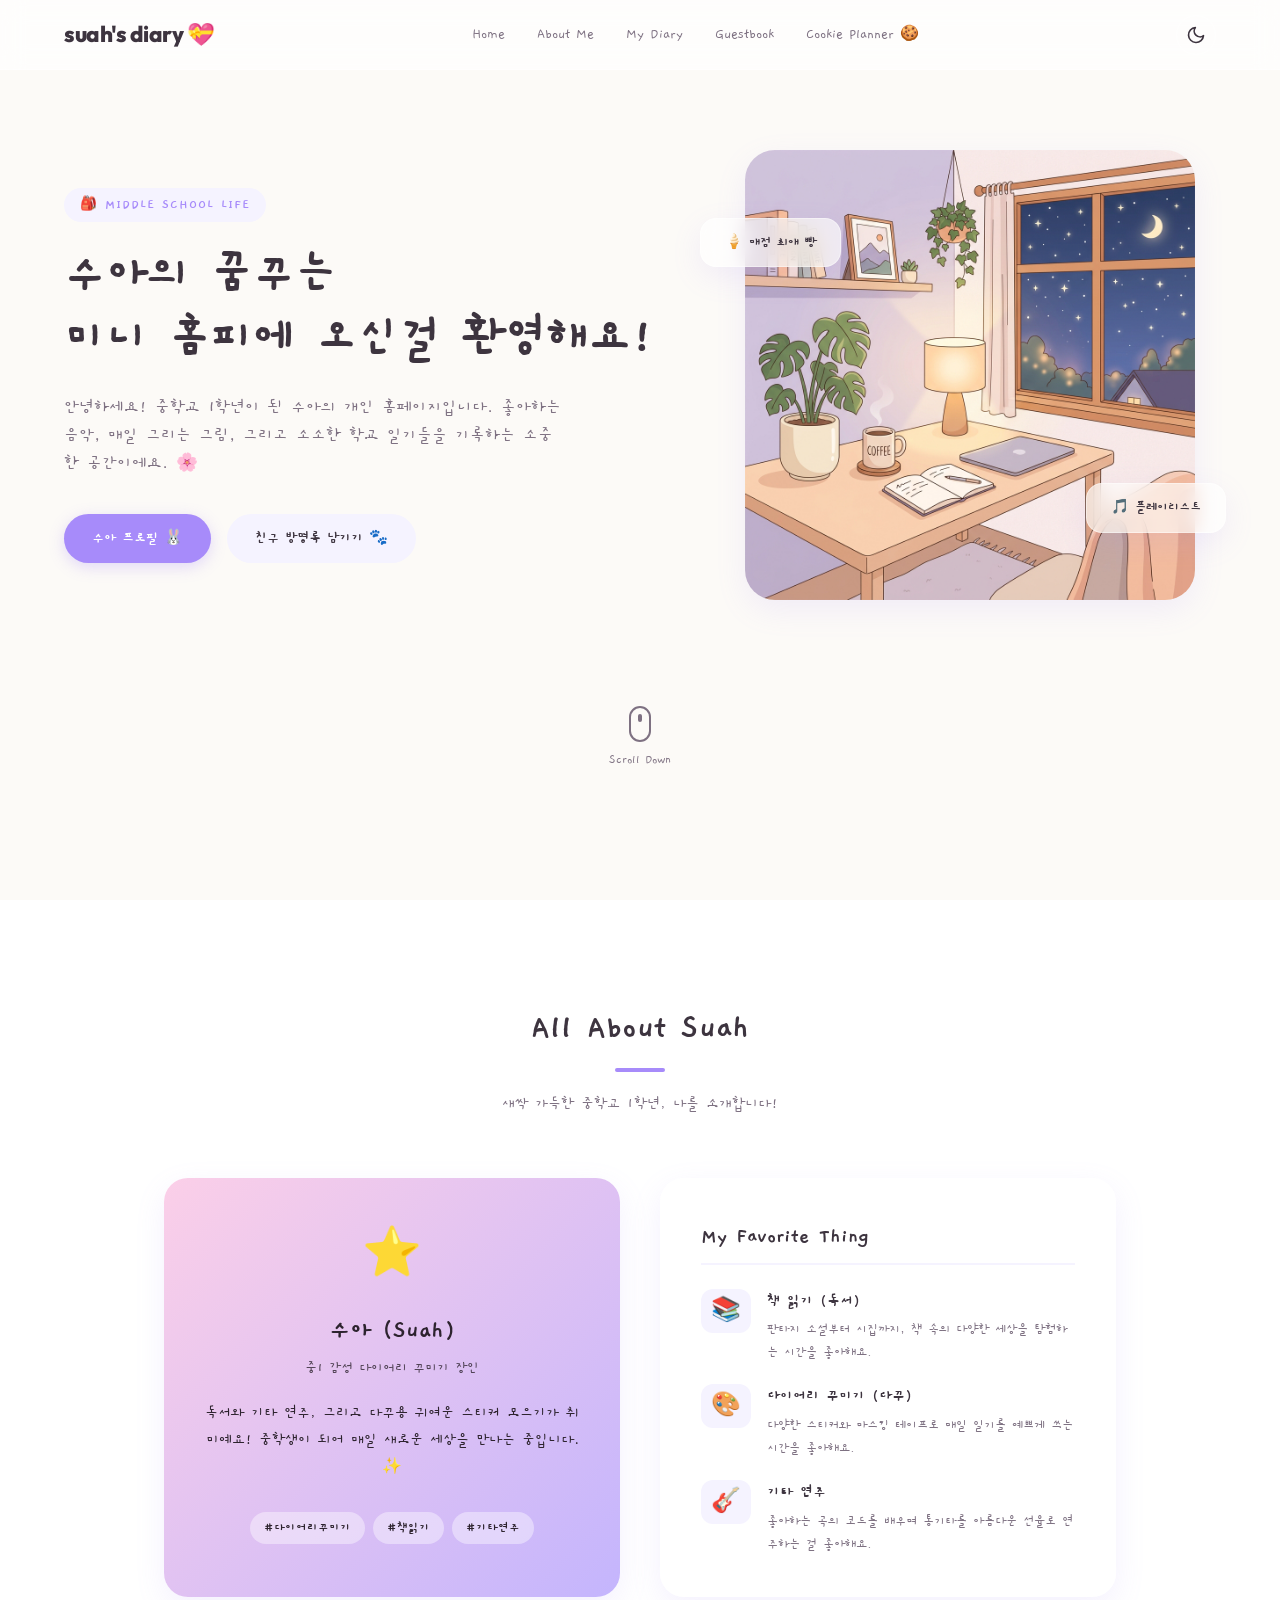
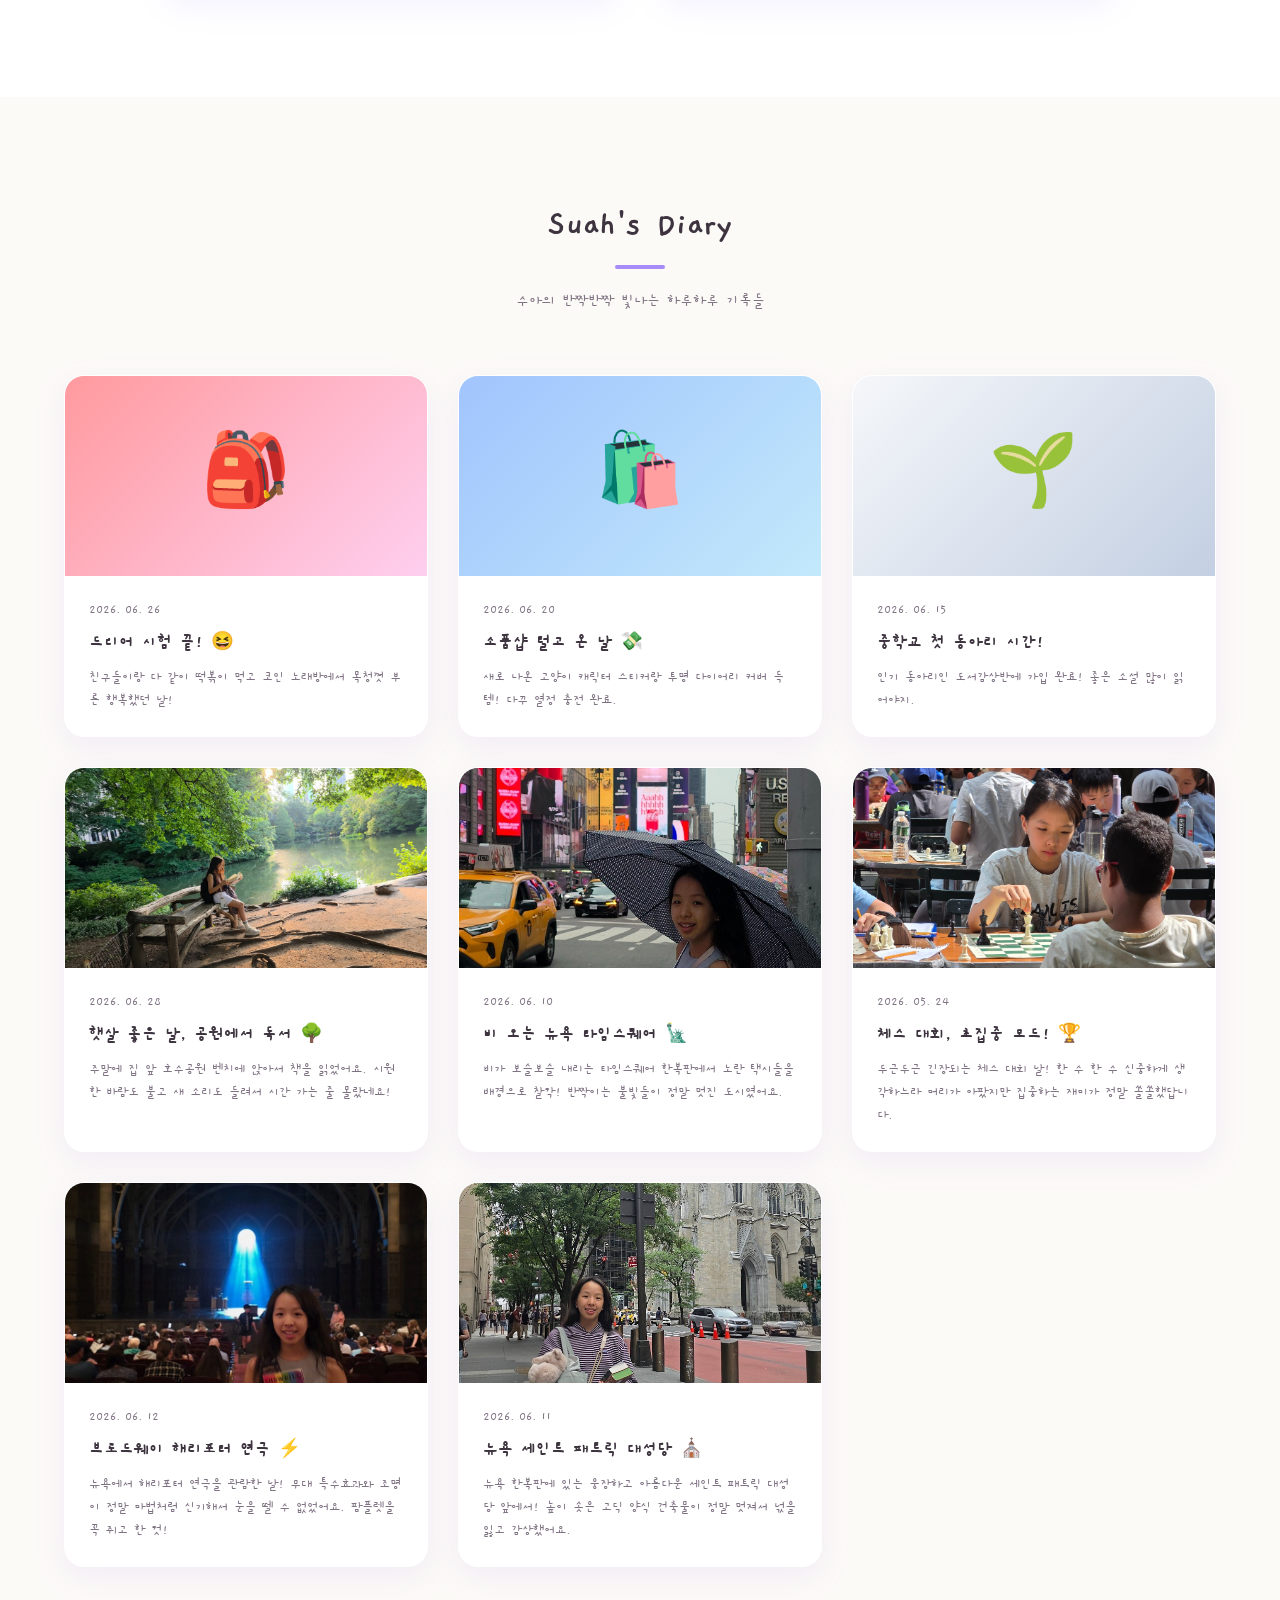
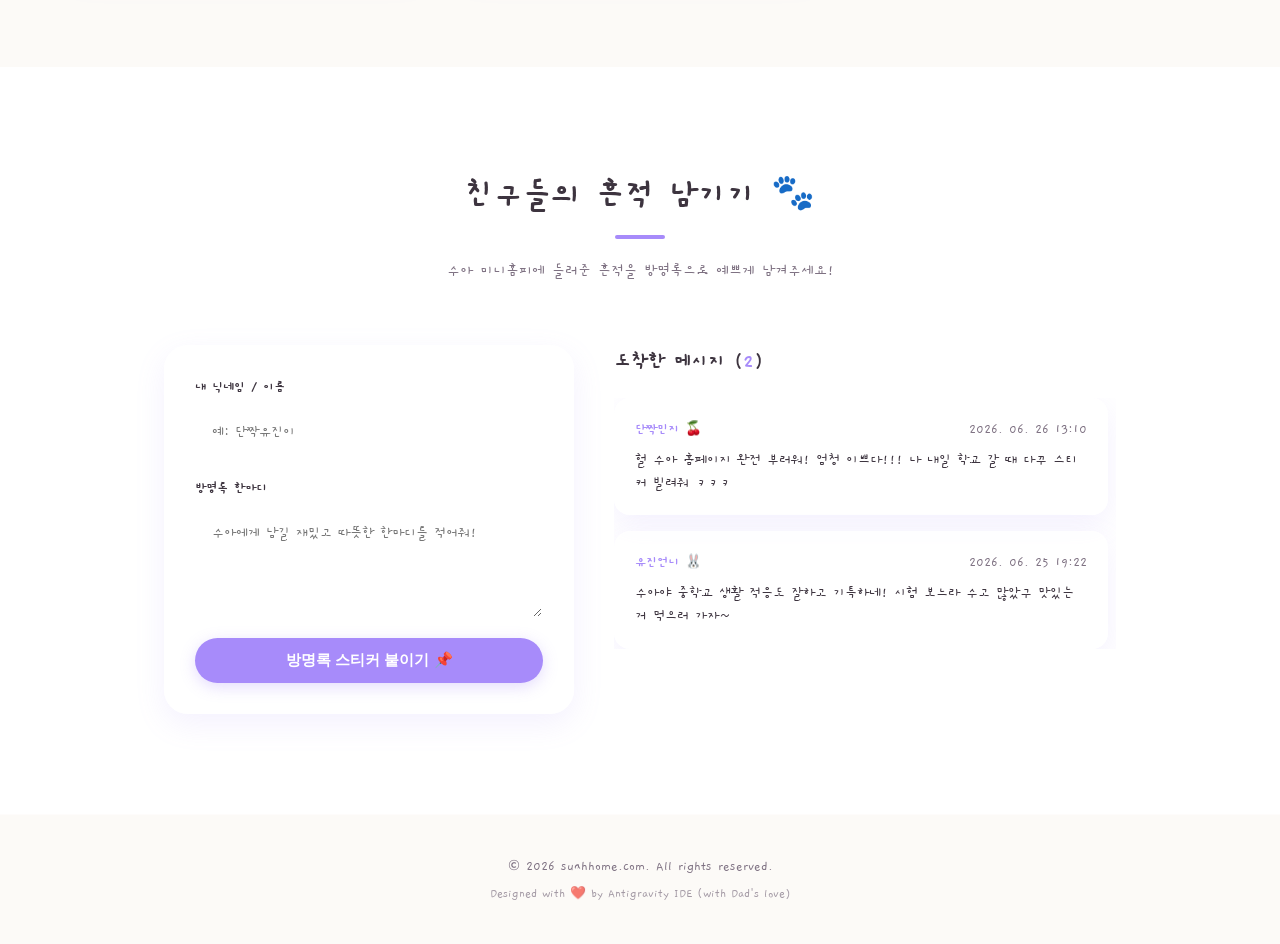
==== index.html @ 8dbc96ea "feat: Update Suah's interests and add new photos (reading, guitar, new york, chess, theatre)" ====
<!DOCTYPE html>
<html lang="ko">
<head>
    <meta charset="UTF-8">
    <meta name="viewport" content="width=device-width, initial-scale=1.0">
    <meta name="description" content="중학교 1학년 수아의 아기자기한 다이어리와 일상 기록이 머무는 공간, 수아홈입니다.">
    <meta name="author" content="수아 (Suah)">
    <title>수아의 다이어리 💖 | suahhome.com</title>
    
    <!-- 구글 폰트 (동글동글하고 귀여운 서체와 깔끔한 서체 조합) -->
    <link rel="preconnect" href="https://fonts.googleapis.com">
    <link rel="preconnect" href="https://fonts.gstatic.com" crossorigin>
    <link href="https://fonts.googleapis.com/css2?family=Gaegu:wght@400;700&family=Noto+Sans+KR:wght@300;400;500;700&family=Outfit:wght@300;400;600;800&display=swap" rel="stylesheet">
    
    <!-- 홈페이지 탭에 보일 귀여운 파비콘 아이콘 추가 -->
    <link rel="icon" href="images/favicon.png" type="image/png">
    
    <!-- 우리 스타일시트 -->
    <link rel="stylesheet" href="style.css">
</head>
<body>
    <!-- 상단 네비게이션 바 -->
    <header class="navbar">
        <div class="nav-container">
            <a href="#" class="logo">suah's diary<span class="heart">💝</span></a>
            
            <nav class="nav-menu">
                <a href="#home" class="nav-link">Home</a>
                <a href="#about" class="nav-link">About Me</a>
                <a href="#gallery" class="nav-link">My Diary</a>
                <a href="#guestbook" class="nav-link">Guestbook</a>
                <a href="cookie-planner.html" target="_blank" class="nav-link">Cookie Planner 🍪</a>
            </nav>
            
            <!-- 테마 전환 버튼 (다크모드) -->
            <button id="theme-toggle" class="theme-btn" aria-label="테마 전환">
                <svg class="icon-moon" xmlns="http://www.w3.org/2000/svg" viewBox="0 0 24 24" fill="none" stroke="currentColor" stroke-width="2" stroke-linecap="round" stroke-linejoin="round"><path d="M21 12.79A9 9 0 1 1 11.21 3 7 7 0 0 0 21 12.79z"></path></svg>
                <svg class="icon-sun" xmlns="http://www.w3.org/2000/svg" viewBox="0 0 24 24" fill="none" stroke="currentColor" stroke-width="2" stroke-linecap="round" stroke-linejoin="round"><circle cx="12" cy="12" r="5"></circle><line x1="12" y1="1" x2="12" y2="3"></line><line x1="12" y1="21" x2="12" y2="23"></line><line x1="4.22" y1="4.22" x2="5.64" y2="5.64"></line><line x1="18.36" y1="18.36" x2="19.78" y2="19.78"></line><line x1="1" y1="12" x2="3" y2="12"></line><line x1="21" y1="12" x2="23" y2="12"></line><line x1="4.22" y1="19.78" x2="5.64" y2="18.36"></line><line x1="18.36" y1="5.64" x2="19.78" y2="4.22"></line></svg>
            </button>
        </div>
    </header>

    <main>
        <!-- 1. 대문 화면 (Home Section) -->
        <section id="home" class="hero-section">
            <div class="hero-container">
                <div class="hero-text">
                    <span class="badge">🎒 Middle School Life</span>
                    <h1>수아의 꿈꾸는<br>미니 홈피에 오신걸 환영해요!</h1>
                    <p>안녕하세요! 중학교 1학년이 된 수아의 개인 홈페이지입니다. 좋아하는 음악, 매일 그리는 그림, 그리고 소소한 학교 일기들을 기록하는 소중한 공간이에요. 🌸</p>
                    <div class="hero-buttons">
                        <a href="#about" class="btn btn-primary">수아 프로필 🐰</a>
                        <a href="#guestbook" class="btn btn-secondary">친구 방명록 남기기 🐾</a>
                    </div>
                </div>
                <div class="hero-image-wrapper">
                    <img src="images/hero.png" alt="수아의 다이어리 일러스트" class="hero-image">
                    <div class="deco-card card-1">🍦 매점 최애 빵</div>
                    <div class="deco-card card-2">🎵 플레이리스트</div>
                </div>
            </div>
            <div class="scroll-indicator">
                <div class="mouse">
                    <div class="wheel"></div>
                </div>
                <span>Scroll Down</span>
            </div>
        </section>

        <!-- 2. 프로필 화면 (About Section) -->
        <section id="about" class="about-section">
            <div class="section-title">
                <h2>All About Suah</h2>
                <div class="title-bar"></div>
                <p>새싹 가득한 중학교 1학년, 나를 소개합니다!</p>
            </div>
            
            <div class="about-grid">
                <!-- 프로필 카드 -->
                <div class="about-card profile-card">
                    <div class="profile-avatar">⭐</div>
                    <h3>수아 (Suah)</h3>
                    <p class="role">중1 감성 다이어리 꾸미기 장인</p>
                    <p class="bio">독서와 기타 연주, 그리고 다꾸용 귀여운 스티커 모으기가 취미예요! 중학생이 되어 매일 새로운 세상을 만나는 중입니다. ✨</p>
                    
                    <div class="tag-container">
                        <span class="tag">#다이어리꾸미기</span>
                        <span class="tag">#책읽기</span>
                        <span class="tag">#기타연주</span>
                    </div>
                </div>

                <!-- 좋아하는 것들 카드 -->
                <div class="about-card info-card">
                    <h3>My Favorite Thing</h3>
                    <ul class="favorites-list">
                        <li>
                            <span class="fav-icon">📚</span>
                            <div>
                                <strong>책 읽기 (독서)</strong>
                                <p>판타지 소설부터 시집까지, 책 속의 다양한 세상을 탐험하는 시간을 좋아해요.</p>
                            </div>
                        </li>
                        <li>
                            <span class="fav-icon">🎨</span>
                            <div>
                                <strong>다이어리 꾸미기 (다꾸)</strong>
                                <p>다양한 스티커와 마스킹 테이프로 매일 일기를 예쁘게 쓰는 시간을 좋아해요.</p>
                            </div>
                        </li>
                        <li>
                            <span class="fav-icon">🎸</span>
                            <div>
                                <strong>기타 연주</strong>
                                <p>좋아하는 곡의 코드를 배우며 통기타를 아름다운 선율로 연주하는 걸 좋아해요.</p>
                            </div>
                        </li>
                    </ul>
                </div>
            </div>
        </section>

        <!-- 3. 일기장/갤러리 화면 (Gallery Section) -->
        <section id="gallery" class="gallery-section">
            <div class="section-title">
                <h2>Suah's Diary</h2>
                <div class="title-bar"></div>
                <p>수아의 반짝반짝 빛나는 하루하루 기록들</p>
            </div>

            <div class="gallery-grid">
                <!-- 다이어리 카드 1 -->
                <div class="gallery-item">
                    <div class="gallery-emoji-placeholder" style="background: linear-gradient(135deg, #ff9a9e 0%, #fecfef 100%);">
                        <span>🎒</span>
                    </div>
                    <div class="gallery-info">
                        <span class="date">2026. 06. 26</span>
                        <h4>드디어 시험 끝! 😆</h4>
                        <p>친구들이랑 다 같이 떡볶이 먹고 코인 노래방에서 목청껏 부른 행복했던 날!</p>
                    </div>
                </div>

                <!-- 다이어리 카드 2 -->
                <div class="gallery-item">
                    <div class="gallery-emoji-placeholder" style="background: linear-gradient(135deg, #a1c4fd 0%, #c2e9fb 100%);">
                        <span>🛍️</span>
                    </div>
                    <div class="gallery-info">
                        <span class="date">2026. 06. 20</span>
                        <h4>소품샵 털고 온 날 💸</h4>
                        <p>새로 나온 고양이 캐릭터 스티커랑 투명 다이어리 커버 득템! 다꾸 열정 충전 완료.</p>
                    </div>
                </div>

                <!-- 다이어리 카드 3 -->
                <div class="gallery-item">
                    <div class="gallery-emoji-placeholder" style="background: linear-gradient(135deg, #f5f7fa 0%, #c3cfe2 100%);">
                        <span>🌱</span>
                    </div>
                    <div class="gallery-info">
                        <span class="date">2026. 06. 15</span>
                        <h4>중학교 첫 동아리 시간!</h4>
                        <p>인기 동아리인 도서감상반에 가입 완료! 좋은 소설 많이 읽어야지.</p>
                    </div>
                </div>

                <!-- 다이어리 카드 4 (수아 공원 독서 사진) -->
                <div class="gallery-item">
                    <div class="gallery-image-wrapper">
                        <img src="images/read_in_park.jpg" alt="공원에서 책 읽는 수아" class="gallery-img">
                    </div>
                    <div class="gallery-info">
                        <span class="date">2026. 06. 28</span>
                        <h4>햇살 좋은 날, 공원에서 독서 🌳</h4>
                        <p>주말에 집 앞 호수공원 벤치에 앉아서 책을 읽었어요. 시원한 바람도 불고 새 소리도 들려서 시간 가는 줄 몰랐네요!</p>
                    </div>
                </div>

                <!-- 다이어리 카드 5 (뉴욕 타임스퀘어 사진) -->
                <div class="gallery-item">
                    <div class="gallery-image-wrapper">
                        <img src="images/newyork_1.jpg" alt="뉴욕 타임스퀘어의 수아" class="gallery-img">
                    </div>
                    <div class="gallery-info">
                        <span class="date">2026. 06. 10</span>
                        <h4>비 오는 뉴욕 타임스퀘어 🗽</h4>
                        <p>비가 보슬보슬 내리는 타임스퀘어 한복판에서 노란 택시들을 배경으로 찰칵! 반짝이는 불빛들이 정말 멋진 도시였어요.</p>
                    </div>
                </div>

                <!-- 다이어리 카드 6 (체스 대회 사진) -->
                <div class="gallery-item">
                    <div class="gallery-image-wrapper">
                        <img src="images/chess_3.jpg" alt="체스 대회에 참가한 수아" class="gallery-img">
                    </div>
                    <div class="gallery-info">
                        <span class="date">2026. 05. 24</span>
                        <h4>체스 대회, 초집중 모드! 🏆</h4>
                        <p>두근두근 긴장되는 체스 대회 날! 한 수 한 수 신중하게 생각하느라 머리가 아팠지만 집중하는 재미가 정말 쏠쏠했답니다.</p>
                    </div>
                </div>

                <!-- 다이어리 카드 7 (해리포터 연극 사진) -->
                <div class="gallery-item">
                    <div class="gallery-image-wrapper">
                        <img src="images/harrypotter_1.jpg" alt="해리포터 연극을 관람한 수아" class="gallery-img">
                    </div>
                    <div class="gallery-info">
                        <span class="date">2026. 06. 12</span>
                        <h4>브로드웨이 해리포터 연극 ⚡</h4>
                        <p>뉴욕에서 해리포터 연극을 관람한 날! 무대 특수효과와 조명이 정말 마법처럼 신기해서 눈을 뗄 수 없었어요. 팜플렛을 꼭 쥐고 한 컷!</p>
                    </div>
                </div>

                <!-- 다이어리 카드 8 (세인트 패트릭 대성당 사진) -->
                <div class="gallery-item">
                    <div class="gallery-image-wrapper">
                        <img src="images/stpatrick_1.jpg" alt="세인트 패트릭 대성당 앞의 수아" class="gallery-img">
                    </div>
                    <div class="gallery-info">
                        <span class="date">2026. 06. 11</span>
                        <h4>뉴욕 세인트 패트릭 대성당 ⛪</h4>
                        <p>뉴욕 한복판에 있는 웅장하고 아름다운 세인트 패트릭 대성당 앞에서! 높이 솟은 고딕 양식 건축물이 정말 멋져서 넋을 잃고 감상했어요.</p>
                    </div>
                </div>
            </div>
        </section>

        <!-- 4. 방명록 화면 (Guestbook Section) -->
        <section id="guestbook" class="guestbook-section">
            <div class="section-title">
                <h2>친구들의 흔적 남기기 🐾</h2>
                <div class="title-bar"></div>
                <p>수아 미니홈피에 들러준 흔적을 방명록으로 예쁘게 남겨주세요!</p>
            </div>

            <div class="guestbook-container">
                <!-- 방명록 입력 양식 -->
                <form id="guestbook-form" class="guestbook-form">
                    <div class="form-row">
                        <div class="input-group">
                            <label for="nickname">내 닉네임 / 이름</label>
                            <input type="text" id="nickname" required placeholder="예: 단짝유진이">
                        </div>
                    </div>
                    <div class="input-group">
                        <label for="message">방명록 한마디</label>
                        <textarea id="message" required placeholder="수아에게 남길 재밌고 따뜻한 한마디를 적어줘!" rows="4"></textarea>
                    </div>
                    <button type="submit" class="btn btn-primary btn-block">방명록 스티커 붙이기 📌</button>
                </form>

                <!-- 남겨진 방명록 리스트 -->
                <div class="guestbook-list-wrapper">
                    <h3>도착한 메시지 (<span id="message-count">2</span>)</h3>
                    <div id="guestbook-list" class="guestbook-list">
                        <!-- 기본 예시 메시지 1 -->
                        <div class="guestbook-card">
                            <div class="card-header">
                                <span class="guest-name">단짝민지 🍒</span>
                                <span class="guest-date">2026. 06. 26 13:10</span>
                            </div>
                            <p class="guest-msg">헐 수아 홈페이지 완전 부러워! 엄청 이쁘다!!! 나 내일 학교 갈 때 다꾸 스티커 빌려줘 ㅋㅋㅋ</p>
                        </div>
                        <!-- 기본 예시 메시지 2 -->
                        <div class="guestbook-card">
                            <div class="card-header">
                                <span class="guest-name">유진언니 🐰</span>
                                <span class="guest-date">2026. 06. 25 19:22</span>
                            </div>
                            <p class="guest-msg">수아야 중학교 생활 적응도 잘하고 기특하네! 시험 보느라 수고 많았구 맛있는 거 먹으러 가자~</p>
                        </div>
                    </div>
                </div>
            </div>
        </section>
    </main>

    <!-- 하단 푸터 -->
    <footer class="footer">
        <div class="footer-container">
            <p class="copyright">&copy; 2026 suahhome.com. All rights reserved.</p>
            <p class="powered">Designed with ❤️ by Antigravity IDE (with Dad's love)</p>
        </div>
    </footer>

    <!-- 자바스크립트 스크립트 연결 -->
    <script src="main.js"></script>
</body>
</html>
---- style.css ----
/* ==========================================================================
   수아홈(suahhome.com) 메인 스타일시트
   이곳에서 웹사이트의 모든 색상, 폰트, 애니메이션 등을 설정합니다.
   코딩 초보자분도 쉽게 보실 수 있도록 각 영역별로 꼼꼼히 한글 주석을 달아두었습니다!
   ========================================================================== */

/* 1. 디자인 시스템 변수 설정 (색상 및 기본값) */
:root {
    /* 라이트 모드 (기본: 따뜻한 크림 & 라벤더 분위기) */
    --bg-primary: #fcfaf7;       /* 메인 배경색 (따뜻한 미색) */
    --bg-secondary: #ffffff;     /* 보조 배경색 (순백색) */
    --bg-glass: rgba(255, 255, 255, 0.65); /* 반투명 글래스 배경 */
    --border-glass: rgba(255, 255, 255, 0.4); /* 반투명 글래스 테두리 */
    
    --text-main: #3d343f;        /* 일반 글씨색 (따뜻한 차콜색) */
    --text-muted: #7e7182;       /* 설명글 등 흐린 글씨색 (라벤더 회색) */
    
    --primary-color: #a78bfa;    /* 대표 강조색 (연보라색) */
    --primary-hover: #8b5cf6;   /* 대표 색상 마우스 올렸을 때 */
    --accent-light: #f5f3ff;     /* 아주 연한 보라색 배경 */
    --accent-gradient: linear-gradient(135deg, #fbcfe8 0%, #c4b5fd 100%); /* 화사한 그라데이션 */
    
    --card-shadow: 0 10px 30px rgba(167, 139, 250, 0.12); /* 부드러운 그림자 */
    --transition-speed: 0.3s;    /* 움직임 속도 (0.3초) */
}

/* 다크 모드 활성화 시 적용되는 색상 변수 */
body.dark-mode {
    --bg-primary: #120e16;       /* 메인 배경색 (아주 어두운 보라색) */
    --bg-secondary: #1d1822;     /* 보조 배경색 (어두운 보라회색) */
    --bg-glass: rgba(29, 24, 34, 0.7); /* 다크 반투명 배경 */
    --border-glass: rgba(255, 255, 255, 0.08); /* 다크 반투명 테두리 */
    
    --text-main: #f3eff5;        /* 일반 글씨색 (크림 화이트) */
    --text-muted: #a79cb0;       /* 흐린 글씨색 (연회색) */
    
    --primary-color: #c4b5fd;    /* 대표 강조색 (연보라색) */
    --primary-hover: #ddd6fe;   /* 대표 색상 마우스 올렸을 때 */
    --accent-light: #2a2233;     /* 어두운 보라색 배경 */
    --accent-gradient: linear-gradient(135deg, #a78bfa 0%, #ec4899 100%); /* 화려한 네온빛 그라데이션 */
    
    --card-shadow: 0 10px 35px rgba(0, 0, 0, 0.4); /* 진한 다크 그림자 */
}

/* 2. 브라우저 기본 세팅 초기화 */
* {
    margin: 0;
    padding: 0;
    box-sizing: border-box; /* 패딩과 테두리를 너비 계산에 포함 */
}

html {
    scroll-behavior: smooth; /* 메뉴 클릭 시 부드러운 스크롤 */
}

body {
    font-family: 'Gaegu', 'Outfit', 'Noto Sans KR', sans-serif;
    background-color: var(--bg-primary);
    color: var(--text-main);
    line-height: 1.6;
    font-size: 1.25rem; /* 개구체 폰트 특성상 글씨 크기를 약간 키워 가독성을 높입니다. */
    overflow-x: hidden;
    transition: background-color var(--transition-speed), color var(--transition-speed);
}

a {
    text-decoration: none;
    color: inherit;
}

ul {
    list-style: none;
}

/* 3. 상단 헤더 & 네비게이션 바 */
.navbar {
    position: fixed;
    top: 0;
    left: 0;
    width: 100%;
    height: 70px;
    background-color: var(--bg-glass);
    backdrop-filter: blur(12px); /* 뒤에 있는 요소 블러(흐림) 처리 */
    -webkit-backdrop-filter: blur(12px);
    border-bottom: 1px solid var(--border-glass);
    z-index: 1000;
    transition: background-color var(--transition-speed), border-color var(--transition-speed);
}

.nav-container {
    max-width: 1200px;
    height: 100%;
    margin: 0 auto;
    padding: 0 24px;
    display: flex;
    justify-content: space-between; /* 양 끝 정렬 */
    align-items: center;            /* 세로 중앙 정렬 */
}

.logo {
    font-family: 'Outfit', sans-serif;
    font-size: 1.4rem;
    font-weight: 800;
    letter-spacing: -0.5px;
    color: var(--text-main);
}

.logo .dot {
    color: var(--primary-color);
}

.nav-menu {
    display: flex;
    gap: 32px;
}

.nav-link {
    font-size: 0.95rem;
    font-weight: 500;
    color: var(--text-muted);
    transition: color var(--transition-speed);
    position: relative;
    padding: 4px 0;
}

.nav-link:hover {
    color: var(--text-main);
}

/* 네비게이션 링크 마우스 호버 시 아래 밑줄 애니메이션 */
.nav-link::after {
    content: '';
    position: absolute;
    bottom: 0;
    left: 0;
    width: 0;
    height: 2px;
    background-color: var(--primary-color);
    transition: width var(--transition-speed);
}

.nav-link:hover::after {
    width: 100%;
}

/* 4. 버튼 스타일 공통 */
.btn {
    display: inline-block;
    padding: 12px 28px;
    border-radius: 30px;
    font-size: 0.95rem;
    font-weight: 600;
    cursor: pointer;
    transition: all var(--transition-speed) ease;
    text-align: center;
    border: none;
}

.btn-primary {
    background-color: var(--primary-color);
    color: #ffffff;
    box-shadow: 0 4px 15px rgba(167, 139, 250, 0.3);
}

.btn-primary:hover {
    background-color: var(--primary-hover);
    transform: translateY(-2px); /* 살짝 위로 붕 뜨는 효과 */
}

.btn-secondary {
    background-color: var(--accent-light);
    color: var(--text-main);
}

.btn-secondary:hover {
    background-color: var(--primary-color);
    color: #ffffff;
    transform: translateY(-2px);
}

.btn-block {
    display: block;
    width: 100%;
}

/* 테마 토글 버튼 */
.theme-btn {
    background: none;
    border: 1px solid var(--border-glass);
    padding: 8px;
    border-radius: 50%;
    cursor: pointer;
    color: var(--text-main);
    display: flex;
    align-items: center;
    justify-content: center;
    width: 40px;
    height: 40px;
    transition: background-color var(--transition-speed), transform var(--transition-speed);
}

.theme-btn:hover {
    background-color: var(--accent-light);
    transform: rotate(15deg); /* 회전 인터랙션 */
}

.theme-btn svg {
    width: 20px;
    height: 20px;
}

/* 라이트 모드일 때는 해 아이콘 숨기기 */
.icon-sun {
    display: none;
}

/* 다크 모드일 때는 달 아이콘 숨기고 해 아이콘 보이기 */
body.dark-mode .icon-moon {
    display: none;
}
body.dark-mode .icon-sun {
    display: block;
}

/* 5. 대문 영역 (Hero Section) */
.hero-section {
    padding-top: 150px; /* 헤더 높이만큼 띄워줌 */
    min-height: 100vh;
    display: flex;
    flex-direction: column;
    justify-content: space-between;
    position: relative;
}

.hero-container {
    max-width: 1200px;
    margin: 0 auto;
    padding: 0 24px;
    display: grid;
    grid-template-columns: 1.1fr 0.9fr; /* 좌우 화면 분할 */
    gap: 60px;
    align-items: center;
    width: 100%;
}

.badge {
    display: inline-block;
    padding: 6px 16px;
    background-color: var(--accent-light);
    color: var(--primary-color);
    border-radius: 20px;
    font-size: 0.85rem;
    font-weight: 700;
    margin-bottom: 20px;
    text-transform: uppercase;
    letter-spacing: 1px;
}

.hero-text h1 {
    font-size: 3.2rem;
    font-weight: 800;
    line-height: 1.25;
    margin-bottom: 24px;
}

.hero-text p {
    font-size: 1.1rem;
    color: var(--text-muted);
    margin-bottom: 36px;
    max-width: 500px;
}

.hero-buttons {
    display: flex;
    gap: 16px;
}

/* 히어로 이미지 영역 */
.hero-image-wrapper {
    position: relative;
    display: flex;
    justify-content: center;
    align-items: center;
}

.hero-image {
    width: 100%;
    max-width: 450px;
    border-radius: 30px;
    box-shadow: var(--card-shadow);
    /* 둥글둥글하고 포근한 둥둥 뜨는 3D 느낌 애니메이션 */
    animation: float 6s ease-in-out infinite;
}

/* 공중에 떠 있는 장식 카드 */
.deco-card {
    position: absolute;
    padding: 12px 24px;
    border-radius: 16px;
    font-weight: 600;
    font-size: 0.9rem;
    background-color: var(--bg-glass);
    backdrop-filter: blur(10px);
    border: 1px solid var(--border-glass);
    box-shadow: var(--card-shadow);
    animation: float-reverse 7s ease-in-out infinite;
}

.card-1 {
    top: 15%;
    left: -5%;
}

.card-2 {
    bottom: 15%;
    right: -2%;
}

/* 스크롤 가이드 디자인 */
.scroll-indicator {
    display: flex;
    flex-direction: column;
    align-items: center;
    margin-bottom: 30px;
    color: var(--text-muted);
    font-size: 0.8rem;
    gap: 8px;
    animation: bounce 2s infinite; /* 상하 바운싱 애니메이션 */
}

.mouse {
    width: 22px;
    height: 36px;
    border: 2px solid var(--text-muted);
    border-radius: 12px;
    position: relative;
}

.wheel {
    width: 4px;
    height: 8px;
    background-color: var(--text-muted);
    border-radius: 2px;
    position: absolute;
    top: 6px;
    left: 50%;
    transform: translateX(-50%);
    animation: scroll-wheel 1.5s infinite;
}

/* 6. 공통 섹션 제목 (Section Title) */
section {
    padding: 100px 0; /* 각 섹션 간의 여백 */
}

.section-title {
    text-align: center;
    margin-bottom: 60px;
    padding: 0 24px;
}

.section-title h2 {
    font-size: 2.2rem;
    font-weight: 800;
    margin-bottom: 12px;
}

.title-bar {
    width: 50px;
    height: 4px;
    background-color: var(--primary-color);
    margin: 0 auto 20px auto;
    border-radius: 2px;
}

.section-title p {
    color: var(--text-muted);
    font-size: 1rem;
}

/* 7. 내 소개 영역 (About Section) */
.about-section {
    background-color: var(--bg-secondary);
    transition: background-color var(--transition-speed);
}

.about-grid {
    max-width: 1000px;
    margin: 0 auto;
    padding: 0 24px;
    display: grid;
    grid-template-columns: 1fr 1fr;
    gap: 40px;
}

.about-card {
    background-color: var(--bg-glass);
    border: 1px solid var(--border-glass);
    border-radius: 24px;
    padding: 40px;
    box-shadow: var(--card-shadow);
    transition: transform var(--transition-speed) ease, box-shadow var(--transition-speed);
    backdrop-filter: blur(10px);
}

.about-card:hover {
    transform: translateY(-5px);
    box-shadow: 0 15px 35px rgba(167, 139, 250, 0.2);
}

.profile-card {
    text-align: center;
    background: var(--accent-gradient);
    border: none;
    color: #2d232e; /* 그라데이션 위에서 잘 보이는 어두운 글자색 */
}

body.dark-mode .profile-card {
    color: #ffffff; /* 다크 모드일 땐 흰색 글자 */
}

.profile-avatar {
    font-size: 3rem;
    margin-bottom: 16px;
    display: inline-block;
    animation: pulse 2s infinite;
}

.profile-card h3 {
    font-size: 1.6rem;
    margin-bottom: 4px;
}

.profile-card .role {
    font-size: 0.95rem;
    opacity: 0.8;
    margin-bottom: 20px;
}

.profile-card .bio {
    font-size: 1rem;
    margin-bottom: 30px;
    line-height: 1.7;
}

.tag-container {
    display: flex;
    flex-wrap: wrap;
    justify-content: center;
    gap: 8px;
}

.tag {
    background-color: rgba(255, 255, 255, 0.4);
    padding: 6px 14px;
    border-radius: 20px;
    font-size: 0.8rem;
    font-weight: 600;
}

body.dark-mode .tag {
    background-color: rgba(0, 0, 0, 0.2);
}

/* My Favorites 리스트 */
.info-card h3 {
    margin-bottom: 24px;
    font-size: 1.4rem;
    position: relative;
    padding-bottom: 8px;
    border-bottom: 2px solid var(--accent-light);
}

.favorites-list {
    display: flex;
    flex-direction: column;
    gap: 20px;
}

.favorites-list li {
    display: flex;
    gap: 16px;
    align-items: flex-start;
}

.fav-icon {
    font-size: 1.5rem;
    background-color: var(--accent-light);
    padding: 10px;
    border-radius: 12px;
    line-height: 1;
}

.favorites-list li strong {
    display: block;
    font-size: 1rem;
    margin-bottom: 4px;
}

.favorites-list li p {
    font-size: 0.9rem;
    color: var(--text-muted);
}

/* 8. 갤러리 영역 (Gallery Section) */
.gallery-section {
    background-color: var(--bg-primary);
}

.gallery-grid {
    max-width: 1200px;
    margin: 0 auto;
    padding: 0 24px;
    display: grid;
    grid-template-columns: repeat(auto-fit, minmax(300px, 1fr));
    gap: 30px;
}

.gallery-item {
    background-color: var(--bg-secondary);
    border-radius: 20px;
    overflow: hidden;
    box-shadow: var(--card-shadow);
    transition: transform var(--transition-speed) ease, box-shadow var(--transition-speed);
    border: 1px solid var(--border-glass);
}

.gallery-item:hover {
    transform: translateY(-5px);
    box-shadow: 0 15px 35px rgba(167, 139, 250, 0.15);
}

.gallery-emoji-placeholder {
    height: 200px;
    display: flex;
    align-items: center;
    justify-content: center;
    position: relative;
}

.gallery-emoji-placeholder span {
    font-size: 4.5rem;
    transition: transform 0.5s ease;
}

.gallery-item:hover .gallery-emoji-placeholder span {
    transform: scale(1.15) rotate(5deg); /* 마우스 올렸을 때 귀여운 회전 확대 */
}

/* 갤러리에 들어가는 실제 이미지 카드용 스타일 */
.gallery-image-wrapper {
    height: 200px;
    overflow: hidden;
    position: relative;
    background-color: var(--bg-secondary);
}

.gallery-img {
    width: 100%;
    height: 100%;
    object-fit: cover;
    transition: transform var(--transition-speed) ease;
}

.gallery-item:hover .gallery-img {
    transform: scale(1.08); /* 마우스 올렸을 때 사진이 살짝 커지는 효과 */
}

.gallery-info {
    padding: 24px;
}

.gallery-info .date {
    display: block;
    font-size: 0.8rem;
    color: var(--text-muted);
    margin-bottom: 8px;
}

.gallery-info h4 {
    font-size: 1.15rem;
    margin-bottom: 8px;
}

.gallery-info p {
    font-size: 0.9rem;
    color: var(--text-muted);
}

/* 9. 방명록 영역 (Guestbook Section) */
.guestbook-section {
    background-color: var(--bg-secondary);
}

.guestbook-container {
    max-width: 1000px;
    margin: 0 auto;
    padding: 0 24px;
    display: grid;
    grid-template-columns: 0.9fr 1.1fr;
    gap: 40px;
}

.guestbook-form {
    background-color: var(--bg-glass);
    border: 1px solid var(--border-glass);
    border-radius: 24px;
    padding: 30px;
    box-shadow: var(--card-shadow);
    height: fit-content;
}

.input-group {
    display: flex;
    flex-direction: column;
    gap: 8px;
    margin-bottom: 20px;
}

.input-group label {
    font-size: 0.9rem;
    font-weight: 600;
    color: var(--text-main);
}

.input-group input,
.input-group textarea {
    padding: 14px 16px;
    border-radius: 12px;
    border: 1px solid var(--border-glass);
    background-color: var(--bg-secondary);
    color: var(--text-main);
    font-family: inherit;
    font-size: 0.95rem;
    transition: border-color var(--transition-speed);
}

.input-group input:focus,
.input-group textarea:focus {
    outline: none;
    border-color: var(--primary-color);
}

/* 방명록 카드 목록 */
.guestbook-list-wrapper h3 {
    margin-bottom: 20px;
    font-size: 1.3rem;
}

#message-count {
    color: var(--primary-color);
}

.guestbook-list {
    display: flex;
    flex-direction: column;
    gap: 16px;
    max-height: 480px;
    overflow-y: auto; /* 리스트가 길어지면 스크롤 처리 */
    padding-right: 8px;
}

/* 스크롤바 디자인 */
.guestbook-list::-webkit-scrollbar {
    width: 6px;
}
.guestbook-list::-webkit-scrollbar-track {
    background: transparent;
}
.guestbook-list::-webkit-scrollbar-thumb {
    background-color: var(--border-glass);
    border-radius: 3px;
}

.guestbook-card {
    background-color: var(--bg-glass);
    border: 1px solid var(--border-glass);
    border-radius: 16px;
    padding: 20px;
    box-shadow: var(--card-shadow);
    transition: transform var(--transition-speed);
    animation: slideIn 0.3s ease-out; /* 방명록 새로 추가 시 애니메이션 */
}

.guestbook-card:hover {
    transform: translateX(3px); /* 마우스 올리면 옆으로 살짝 이동 */
}

.card-header {
    display: flex;
    justify-content: space-between;
    margin-bottom: 8px;
    font-size: 0.85rem;
}

.guest-name {
    font-weight: 700;
    color: var(--primary-color);
}

.guest-date {
    color: var(--text-muted);
}

.guest-msg {
    font-size: 0.95rem;
    line-height: 1.5;
}

/* 10. 하단 푸터 (Footer) */
.footer {
    background-color: var(--bg-primary);
    border-top: 1px solid var(--border-glass);
    padding: 40px 0;
    text-align: center;
    transition: background-color var(--transition-speed);
}

.footer-container {
    max-width: 1200px;
    margin: 0 auto;
    padding: 0 24px;
}

.copyright {
    font-size: 0.9rem;
    color: var(--text-muted);
    margin-bottom: 6px;
}

.powered {
    font-size: 0.8rem;
    color: var(--text-muted);
    opacity: 0.7;
}

/* 11. 애니메이션 모음 */

/* 위아래 둥둥 뜨는 애니메이션 */
@keyframes float {
    0%, 100% {
        transform: translateY(0);
    }
    50% {
        transform: translateY(-12px);
    }
}

/* 반대로 둥둥 뜨는 애니메이션 */
@keyframes float-reverse {
    0%, 100% {
        transform: translateY(0);
    }
    50% {
        transform: translateY(10px);
    }
}

/* 상하 바운싱 애니메이션 */
@keyframes bounce {
    0%, 20%, 50%, 80%, 100% {
        transform: translateY(0);
    }
    40% {
        transform: translateY(-8px);
    }
    60% {
        transform: translateY(-4px);
    }
}

/* 마우스 스크롤 휠 이동 애니메이션 */
@keyframes scroll-wheel {
    0% {
        opacity: 1;
        top: 6px;
    }
    100% {
        opacity: 0;
        top: 20px;
    }
}

/* 아바타 둥둥 뛰는 효과 */
@keyframes pulse {
    0%, 100% {
        transform: scale(1);
    }
    50% {
        transform: scale(1.08);
    }
}

/* 새로운 카드 추가 시 부드럽게 들어오는 효과 */
@keyframes slideIn {
    from {
        opacity: 0;
        transform: translateY(15px);
    }
    to {
        opacity: 1;
        transform: translateY(0);
    }
}

/* 로고 하트 쿵쾅쿵쾅 애니메이션 */
.logo .heart {
    display: inline-block;
    animation: heartBeat 1.2s infinite;
    margin-left: 4px;
}

@keyframes heartBeat {
    0%, 100% {
        transform: scale(1);
    }
    50% {
        transform: scale(1.25);
    }
}

/* 12. 모바일 반응형 디자인 (화면이 작아질 때) */
@media (max-width: 768px) {
    .nav-container {
        padding: 0 16px;
    }

    .nav-menu {
        display: none; /* 모바일에서는 일단 메뉴를 심플하게 숨깁니다 */
    }

    .hero-container {
        grid-template-columns: 1fr; /* 화면 1단으로 쌓기 */
        text-align: center;
        gap: 40px;
        padding-top: 20px;
    }

    .hero-text h1 {
        font-size: 2.3rem;
    }

    .hero-text p {
        margin: 0 auto 24px auto;
    }

    .hero-buttons {
        justify-content: center;
    }

    .hero-image {
        max-width: 320px;
    }

    .card-1 {
        left: 2%;
        top: 10%;
    }
    
    .card-2 {
        right: 2%;
        bottom: 10%;
    }

    .about-grid {
        grid-template-columns: 1fr; /* 1단 구성 */
    }

    .guestbook-container {
        grid-template-columns: 1fr; /* 1단 구성 */
    }
}
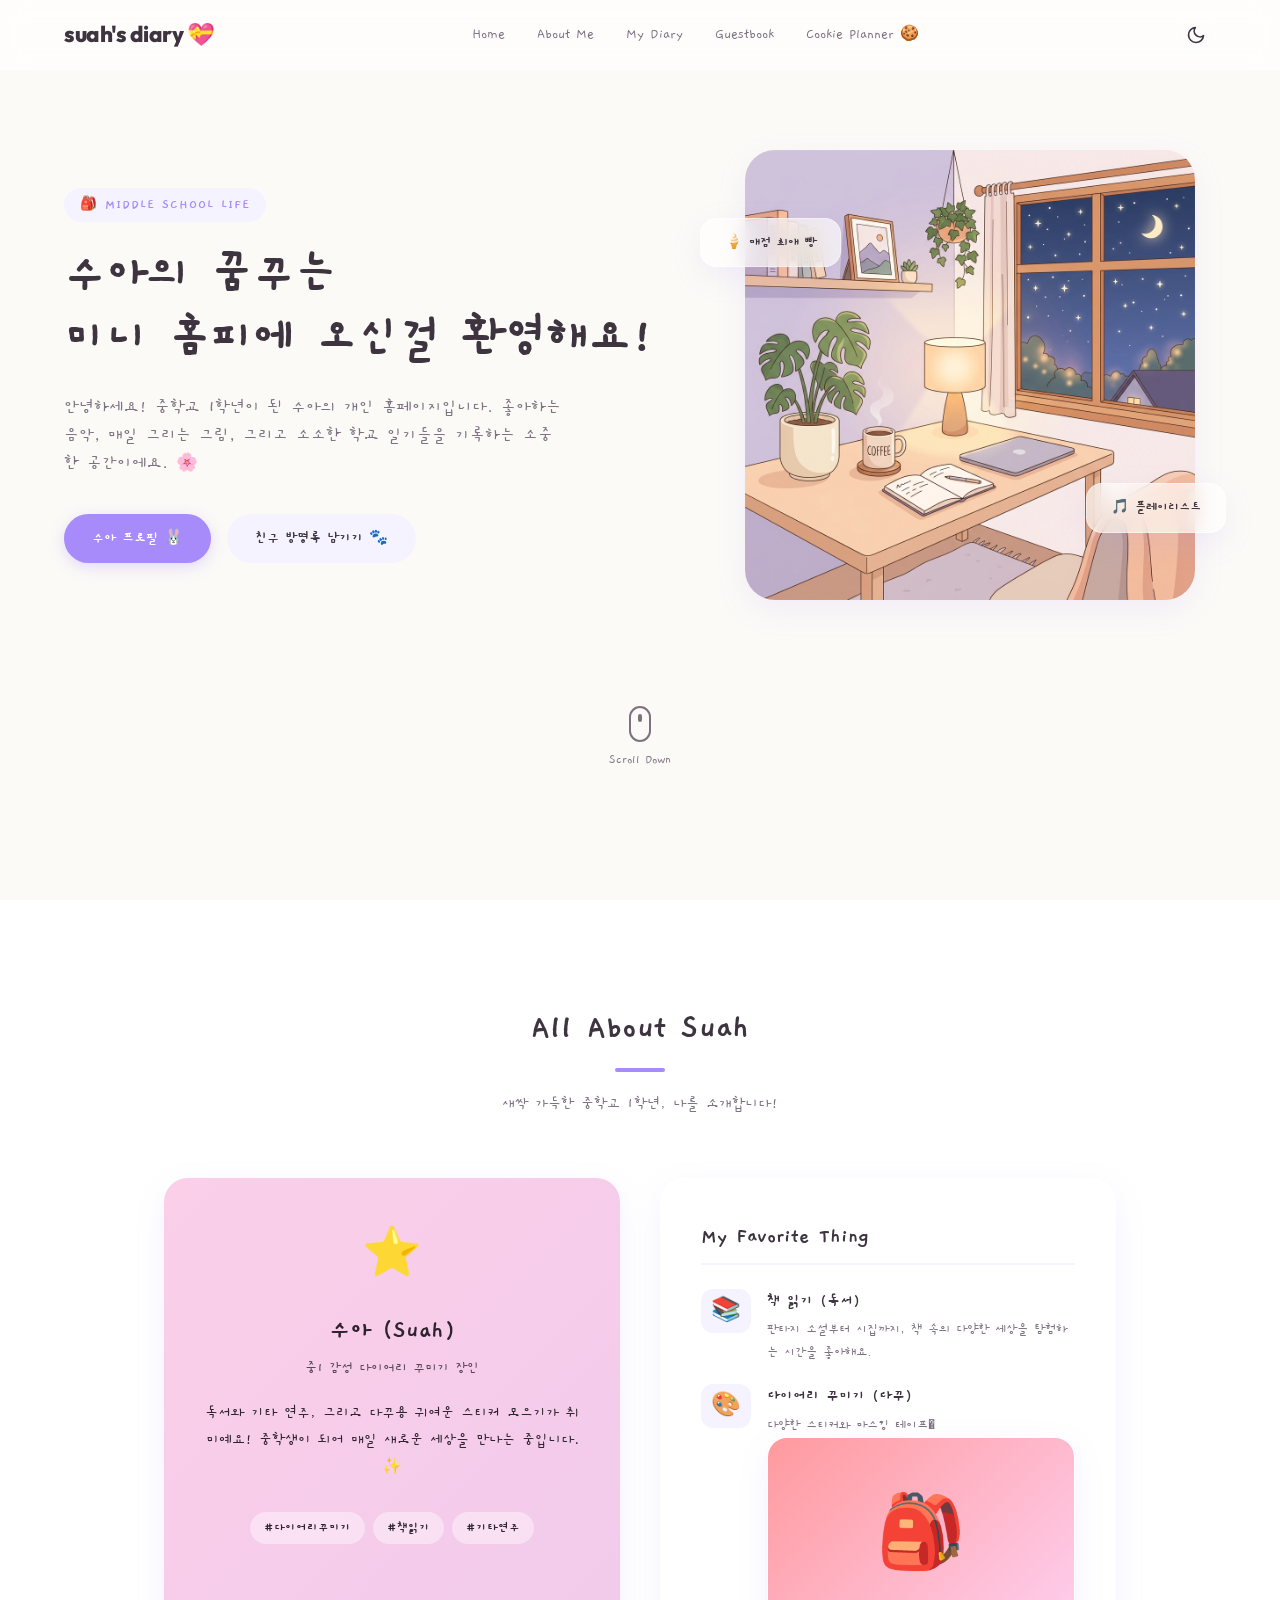
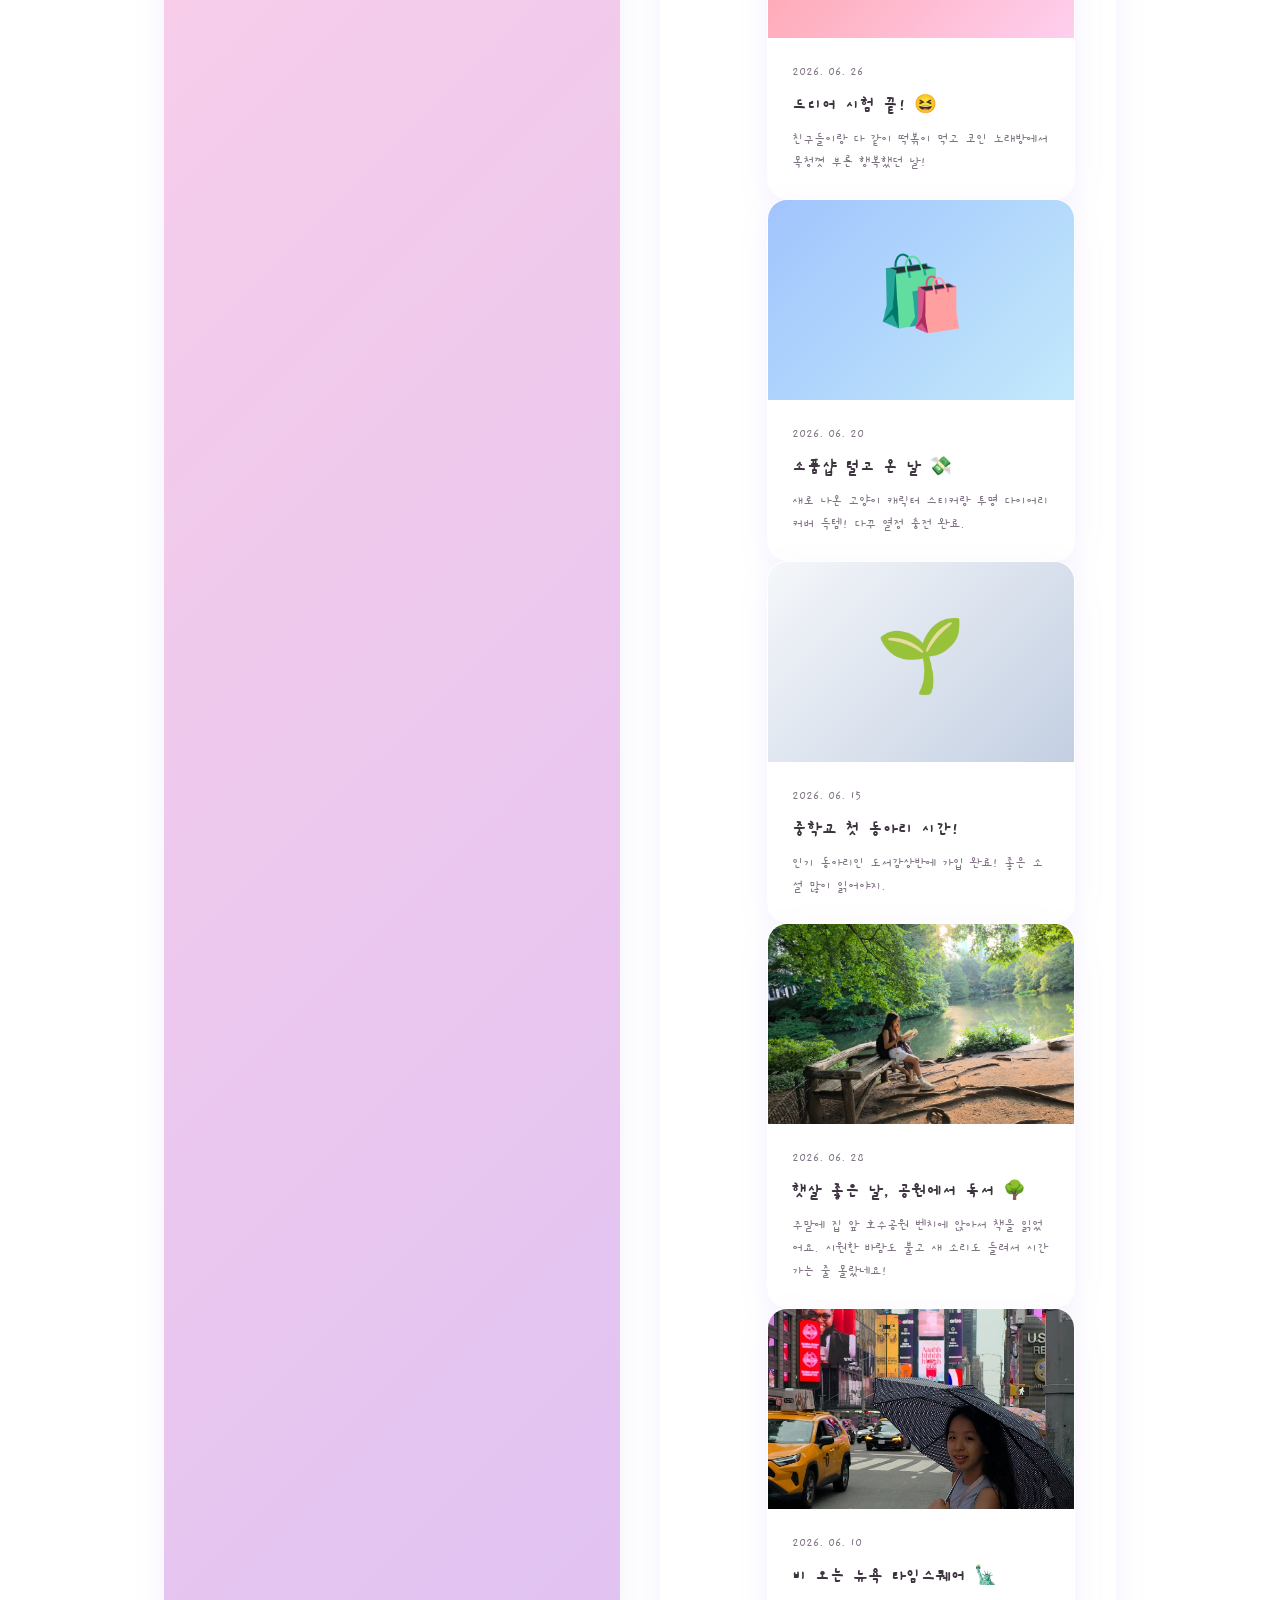
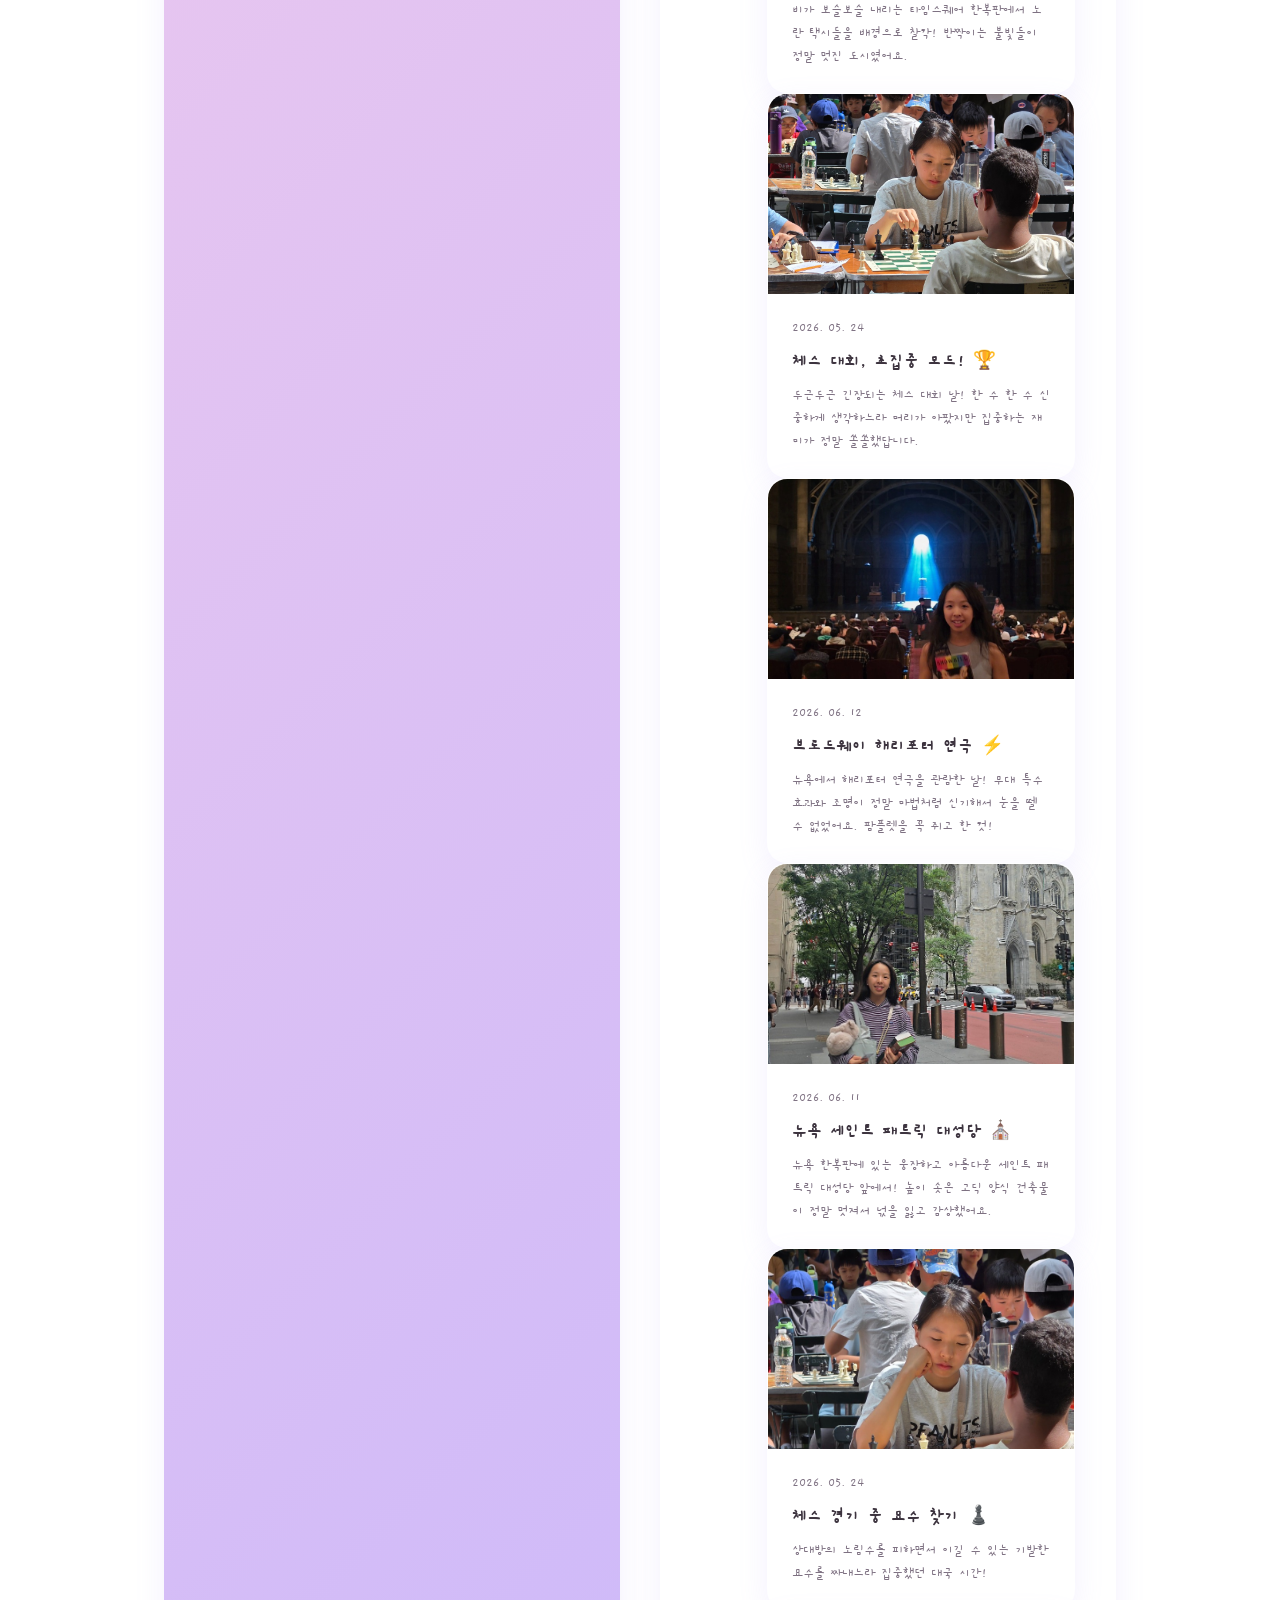
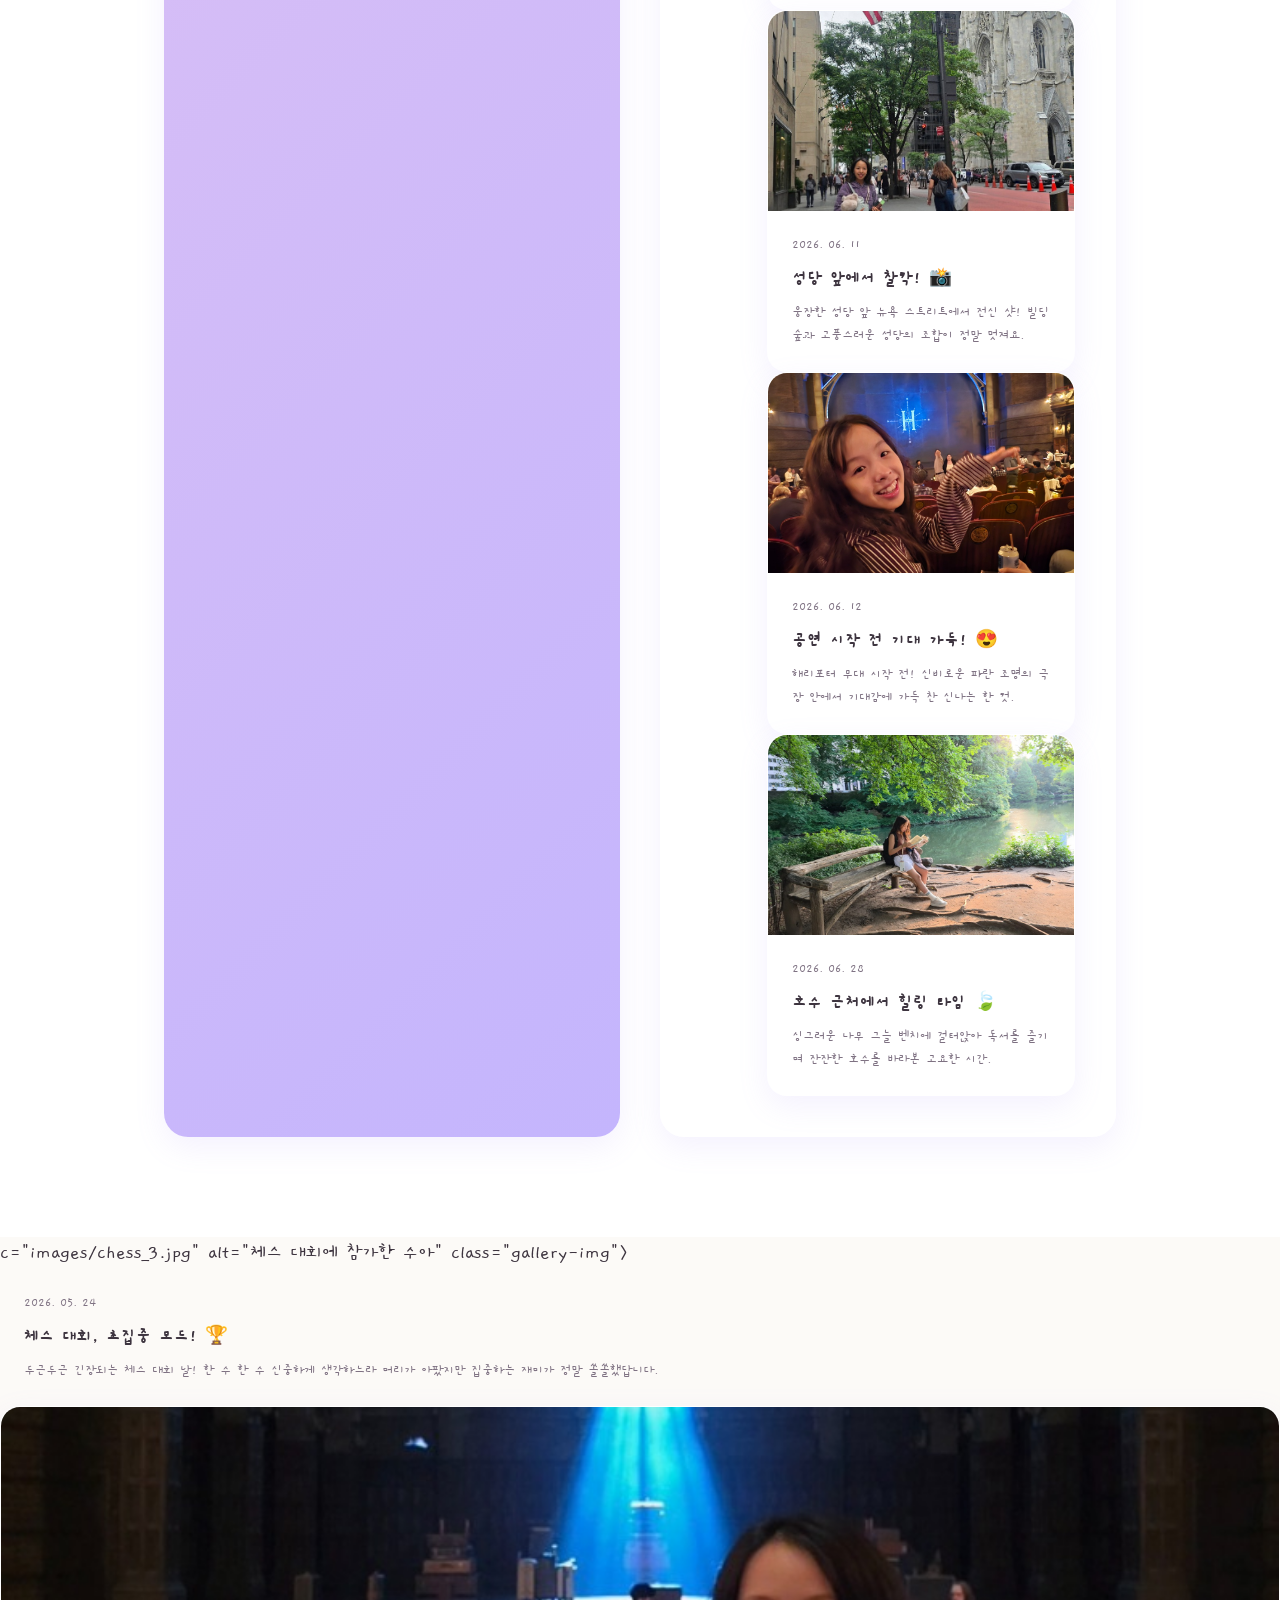
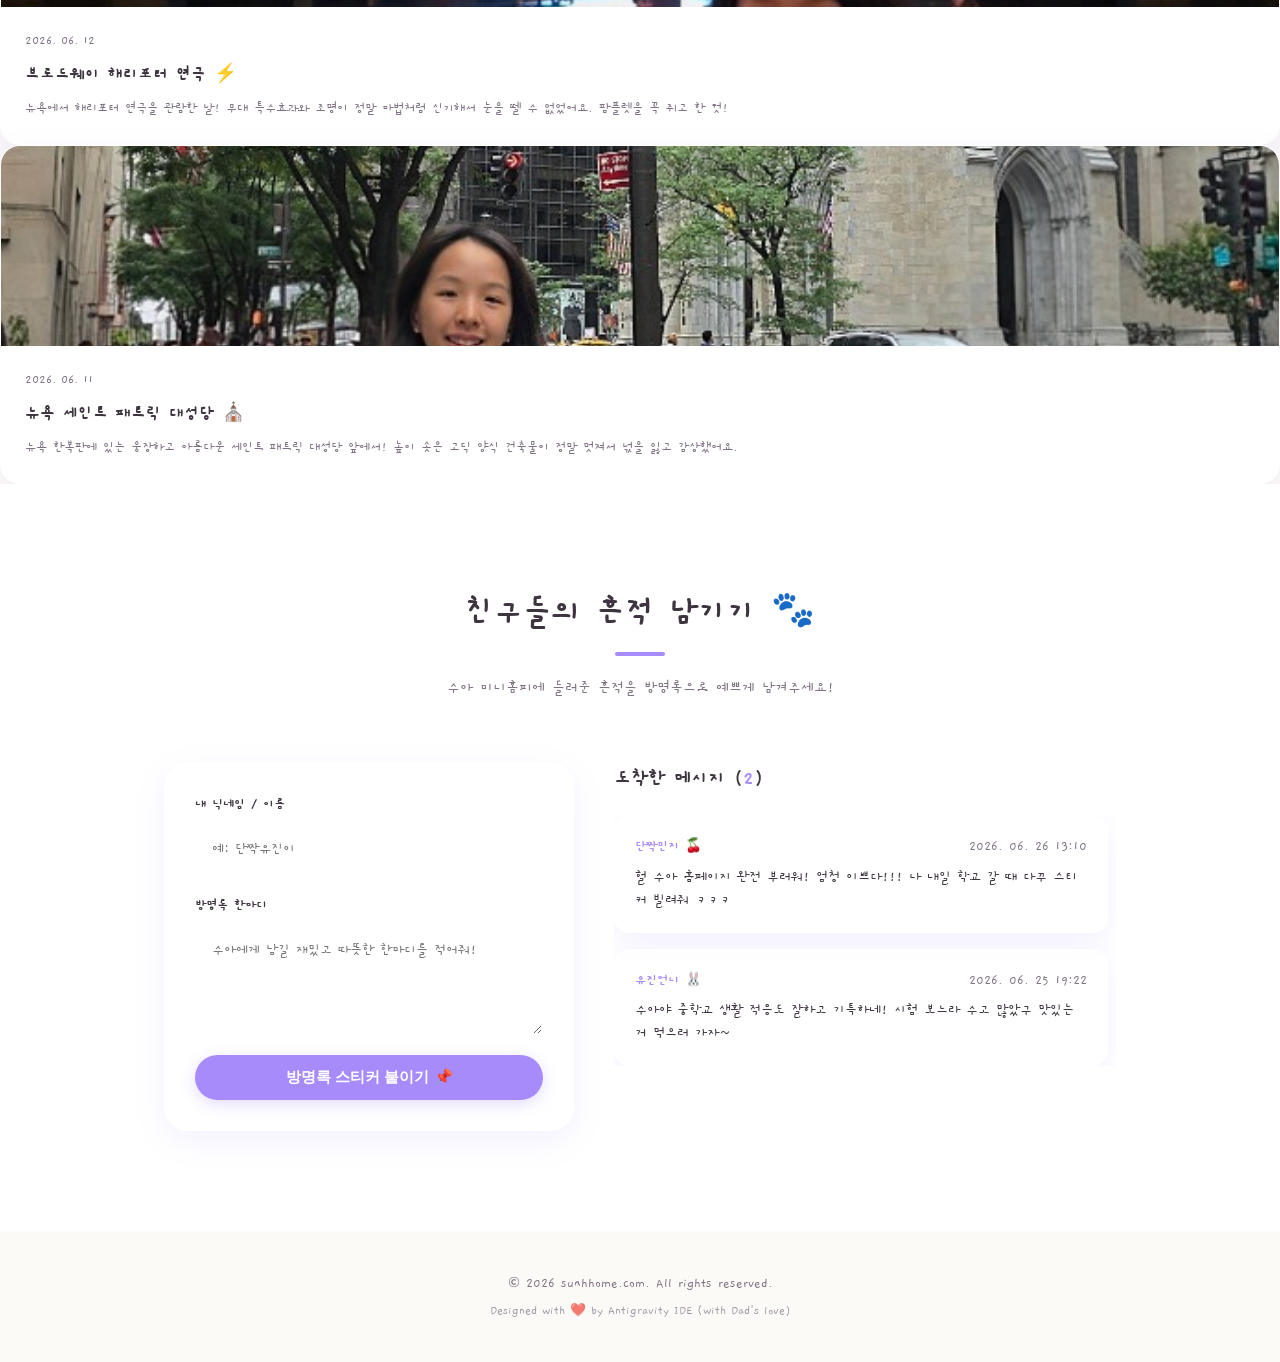
==== commit 340b8201: "feat: Add detail modal view for diary cards & expand to 12 diary cards with all sent photos" ====
--- a/index.html
+++ b/index.html
@@ -105,32 +105,8 @@
                             <span class="fav-icon">🎨</span>
                             <div>
                                 <strong>다이어리 꾸미기 (다꾸)</strong>
-                                <p>다양한 스티커와 마스킹 테이프로 매일 일기를 예쁘게 쓰는 시간을 좋아해요.</p>
-                            </div>
-                        </li>
-                        <li>
-                            <span class="fav-icon">🎸</span>
-                            <div>
-                                <strong>기타 연주</strong>
-                                <p>좋아하는 곡의 코드를 배우며 통기타를 아름다운 선율로 연주하는 걸 좋아해요.</p>
-                            </div>
-                        </li>
-                    </ul>
-                </div>
-            </div>
-        </section>
-
-        <!-- 3. 일기장/갤러리 화면 (Gallery Section) -->
-        <section id="gallery" class="gallery-section">
-            <div class="section-title">
-                <h2>Suah's Diary</h2>
-                <div class="title-bar"></div>
-                <p>수아의 반짝반짝 빛나는 하루하루 기록들</p>
-            </div>
-
-            <div class="gallery-grid">
-                <!-- 다이어리 카드 1 -->
-                <div class="gallery-item">
+                                <p>다양한 스티커와 마스킹 테이프�                <!-- 다이어리 카드 1 -->
+                <div class="gallery-item" data-detail="중학교에 입학하고 나서 처음으로 치른 시험이라 걱정이 정말 많았어요. 전날 밤새도록 수학이랑 영어를 외우느라 눈이 피곤했는데, 드디어 시험이 모두 끝나서 날아갈 것 같았어요! 민지랑 유진이랑 시험이 끝나자마자 벼르고 벼르던 학교 앞 떡볶이집으로 뛰어가서 마라 떡볶이랑 튀김을 배 터지게 먹었답니다. 그리고 코인 노래방에 가서 최신 댄스 곡부터 잔잔한 팝송까지 거의 목이 쉴 때까지 불렀어요. 오늘 하루는 성적 생각하지 않고 온전히 재미있게 놀았어요. 중학교 생활 중 가장 스트레스가 다 날아간 최고의 하루였습니다!">
                     <div class="gallery-emoji-placeholder" style="background: linear-gradient(135deg, #ff9a9e 0%, #fecfef 100%);">
                         <span>🎒</span>
                     </div>
@@ -142,7 +118,7 @@
                 </div>
 
                 <!-- 다이어리 카드 2 -->
-                <div class="gallery-item">
+                <div class="gallery-item" data-detail="요즘 SNS에서 핫하다는 동네 감성 소품샵에 다녀왔어요! 예쁜 문구류와 아기자기한 리빙 소품이 가득해서 들어가자마자 눈이 휘둥그레졌답니다. 한참을 고민하다가 내 일기장을 꾸밀 다꾸용품들을 몇 개 샀어요. 특히 제가 정말 좋아하는 귀여운 뚱보 고양이 캐릭터가 그려진 다색 스티커 세트와 반짝이는 펄이 들어간 마스킹 테이프, 그리고 이번 여름 테마의 투명 다이어리 커버를 샀어요. 집에 오자마자 침대 밑에 판을 깔고 산 것들을 하나하나 붙이면서 다이어리를 정리했는데, 제 취향으로 꽉 채워진 다이어리를 보니까 소소하지만 너무 행복하고 뿌듯했어요. 열심히 일기를 써야겠다고 다시 한번 다짐한 날이었어요!">
                     <div class="gallery-emoji-placeholder" style="background: linear-gradient(135deg, #a1c4fd 0%, #c2e9fb 100%);">
                         <span>🛍️</span>
                     </div>
@@ -154,7 +130,7 @@
                 </div>
 
                 <!-- 다이어리 카드 3 -->
-                <div class="gallery-item">
+                <div class="gallery-item" data-detail="중학교 입학식 날부터 선배들이 추천해주었던 인기 동아리인 '도서감상반'에 드디어 가입해서 첫 활동을 시작했어요! 도서실로 가니 조용하고 차분한 클래식 음악이 흐르고 있었고, 책 냄새가 마음을 되게 편안하게 해 주었어요. 첫 시간에는 선생님께서 앞으로 한 학기 동안 읽고 감상할 책들을 소개해 주셨는데, 제가 읽고 싶었던 판타지 소설도 목록에 있어서 벌써부터 기대가 많이 돼요. 일주일에 한 번씩 이곳에 모여서 서로 책을 읽은 느낌을 이야기하고, 좋아하는 한 줄을 공유하는 시간을 가질 거래요. 평소에 집에서 혼자 책을 읽는 것도 좋아하지만, 친구들과 책으로 수다를 떨 수 있다는 게 너무 신기하고 설레는 첫 동아리 시간이었습니다.">
                     <div class="gallery-emoji-placeholder" style="background: linear-gradient(135deg, #f5f7fa 0%, #c3cfe2 100%);">
                         <span>🌱</span>
                     </div>
@@ -165,8 +141,8 @@
                     </div>
                 </div>
 
-                <!-- 다이어리 카드 4 (수아 공원 독서 사진) -->
-                <div class="gallery-item">
+                <!-- 다이어리 카드 4 (수아 공원 독서 사진 1) -->
+                <div class="gallery-item" data-detail="일요일 아침에 창문을 열어보니 햇살이 너무 따스하고 바람이 싱그러워서 집에만 있기에는 너무 아까운 날씨였어요! 그래서 제가 아끼는 판타지 소설책 한 권과 이어폰을 챙겨서 집 앞 호수공원으로 산책을 나갔답니다. 호수가 내려다보이는 커다란 나무 그늘 아래 고풍스러운 통나무 벤치에 자리를 잡고 앉아 책을 펴 들었어요. 잔잔한 호수 위에 햇살이 물비늘처럼 반짝이고, 어디선가 맑은 새소리가 들려오는데 마치 소설 속 숲속 마을에 들어와 있는 듯한 기분이었어요. 시원한 바람이 뺨을 스칠 때마다 책장이 스르륵 넘어가서 평소보다 훨씬 몰입해서 한 권을 다 읽었어요. 가끔은 이렇게 야외에서 책을 읽으며 힐링하는 것도 참 좋은 것 같아요.">
                     <div class="gallery-image-wrapper">
                         <img src="images/read_in_park.jpg" alt="공원에서 책 읽는 수아" class="gallery-img">
                     </div>
@@ -177,8 +153,8 @@
                     </div>
                 </div>
 
-                <!-- 다이어리 카드 5 (뉴욕 타임스퀘어 사진) -->
-                <div class="gallery-item">
+                <!-- 다이어리 카드 5 (뉴욕 타임스퀘어 사진 1) -->
+                <div class="gallery-item" data-detail="미국 뉴욕 여행 중에 가장 기대했던 타임스퀘어에 방문했던 날입니다! 신기하게도 우리가 도착하자마자 보슬보슬 비가 내리기 시작했어요. 날씨가 흐려서 아쉬울 뻔했는데, 비가 내리니까 도로 위에 타임스퀘어의 거대한 전광판 불빛들이 반사되어 마치 영화 속 한 장면처럼 훨씬 화려하고 낭만적인 풍경이 펼쳐졌어요! 길거리에는 뉴욕의 상징인 노란색 택시(옐로우 캡)들이 쉴 새 없이 지나다녔고, 수많은 사람들이 우산을 쓰고 바쁘게 걸어가는데 그 활기찬 분위기가 정말 온몸으로 느껴졌어요. 빗소리를 들으며 타임스퀘어 전광판 한복판에서 노란 우산을 쓰고 사진을 남겼는데, 뉴욕에서 만든 가장 기억에 남는 추억 중 하나가 될 것 같아요.">
                     <div class="gallery-image-wrapper">
                         <img src="images/newyork_1.jpg" alt="뉴욕 타임스퀘어의 수아" class="gallery-img">
                     </div>
@@ -189,10 +165,112 @@
                     </div>
                 </div>
 
-                <!-- 다이어리 카드 6 (체스 대회 사진) -->
-                <div class="gallery-item">
+                <!-- 다이어리 카드 6 (체스 대회 사진 1) -->
+                <div class="gallery-item" data-detail="몇 달 동안 방과 후에 열심히 연습하며 준비해왔던 청소년 체스 대회가 열린 날입니다! 대회장에 들어서니 수많은 참가자들과 바둑판 모양의 체스 보드들이 가득 차 있어서 가슴이 두근두근 터질 것처럼 긴장되었어요. 상대방과의 대국이 시작되고 첫 수를 두는 순간부터는 오직 8x8 보드판 위만 바라보며 극도의 집중 상태에 돌입했어요. 상대의 오프닝에 맞춰 폰과 나이트를 움직이고, 혹시나 퀸을 잃지 않을까 몇 수 앞을 계속 머릿속으로 그리느라 관자놀이가 지끈거릴 정도였답니다. 결국 마지막 엔드게임에서 룩과 킹의 위치를 잘 활용해 외통수(체크메이트)로 승리했을 때의 쾌감은 정말 말로 다 표현할 수 없을 만큼 짜릿했어요! 한 판 한 판 최선을 다했던 보람찬 하루였습니다.">
                     <div class="gallery-image-wrapper">
                         <img src="images/chess_3.jpg" alt="체스 대회에 참가한 수아" class="gallery-img">
+                    </div>
+                    <div class="gallery-info">
+                        <span class="date">2026. 05. 24</span>
+                        <h4>체스 대회, 초집중 모드! 🏆</h4>
+                        <p>두근두근 긴장되는 체스 대회 날! 한 수 한 수 신중하게 생각하느라 머리가 아팠지만 집중하는 재미가 정말 쏠쏠했답니다.</p>
+                    </div>
+                </div>
+
+                <!-- 다이어리 카드 7 (해리포터 연극 사진 1) -->
+                <div class="gallery-item" data-detail="책으로만 보던 해리포터를 뉴욕 브로드웨이 극장에서 연극 '해리포터와 저주받은 아이'로 직접 관람하고 왔어요! 극장 로비에 들어설 때부터 호그와트 마법학교의 한 구석에 들어온 것처럼 신비롭게 장식되어 있어서 심장이 쿵쾅거렸어요. 무대 연출이 진짜 대단했던 게, 배우들이 지팡이를 흔들 때마다 불꽃이 튀고 물건들이 실제로 하늘로 둥둥 떠다니는 등 영화 속 마법 효과를 실시간 라이브 연극으로 완벽하게 재현해냈어요! 어떻게 저런 특수효과를 눈앞에서 구현하는지 신기해서 연신 감탄사를 내뱉으며 무대에서 눈을 떼지 못했어요. 연극 팜플렛을 소중하게 안고 무대 조명을 배경으로 찍은 기념사진을 볼 때마다 그날의 마법 같았던 감동이 다시 살아나는 것 같아요.">
+                    <div class="gallery-image-wrapper">
+                        <img src="images/harrypotter_1.jpg" alt="해리포터 연극을 관람한 수아" class="gallery-img">
+                    </div>
+                    <div class="gallery-info">
+                        <span class="date">2026. 06. 12</span>
+                        <h4>브로드웨이 해리포터 연극 ⚡</h4>
+                        <p>뉴욕에서 해리포터 연극을 관람한 날! 무대 특수효과와 조명이 정말 마법처럼 신기해서 눈을 뗄 수 없었어요. 팜플렛을 꼭 쥐고 한 컷!</p>
+                    </div>
+                </div>
+
+                <!-- 다이어리 카드 8 (세인트 패트릭 대성당 사진 1) -->
+                <div class="gallery-item" data-detail="뉴욕의 높은 빌딩 숲 한가운데 웅장하고 아름답게 솟아있는 고딕 양식의 성당, 세인트 패트릭 대성당을 보러 갔어요! 주변의 현대적인 유리기둥 빌딩들과 대비되어 하얀 대리석 성당의 정교하고 뾰족뾰족한 첨탑이 훨씬 이국적이고 신비롭게 보였답니다. 성당 안으로 들어가니 커다란 스테인드글라스 창문을 통해 오색 빛깔의 햇살이 성당 바닥을 은은하게 비추고 있었고, 파이프 오르간 소리가 낮게 울려 퍼지는데 마음이 절로 차분하고 경건해졌어요. 에코백에 책 한 권을 담아 성당 앞 거리를 산책하며 걸어가는 순간, 뉴욕이 아닌 19세기 유럽의 어느 거리를 걷는 듯한 마법 같은 웅장함에 깊은 감명을 받은 날이었어요.">
+                    <div class="gallery-image-wrapper">
+                        <img src="images/stpatrick_1.jpg" alt="세인트 패트릭 대성당 앞의 수아" class="gallery-img">
+                    </div>
+                    <div class="gallery-info">
+                        <span class="date">2026. 06. 11</span>
+                        <h4>뉴욕 세인트 패트릭 대성당 ⛪</h4>
+                        <p>뉴욕 한복판에 있는 웅장하고 아름다운 세인트 패트릭 대성당 앞에서! 높이 솟은 고딕 양식 건축물이 정말 멋져서 넋을 잃고 감상했어요.</p>
+                    </div>
+                </div>
+
+                <!-- 다이어리 카드 9 (체스 대회 사진 2) -->
+                <div class="gallery-item" data-detail="체스 대회 본선 두 번째 라운드 대국 중, 가장 중요한 승부처의 모습을 담은 사진이에요. 상대 선수가 예상치 못한 폰 전진으로 제 킹의 진로를 압박해와서, 턱을 괴고 심각하게 판을 분석하고 있었답니다. 당장 방어에 급급하기보다 나이트와 비숍을 희생해서라도 카운터어택을 날릴 수 있는 기발한 묘수가 없을까 치열하게 생각했어요. 시간이 3분밖에 안 남은 초읽기 상황이라 등 뒤로 땀이 흘렀지만, 결국 상대의 실수를 유도하는 멋진 나이트 포크(Fork) 전술을 찾아내어 극적으로 판을 뒤집을 수 있었어요! 생각을 멈추지 않고 끝까지 최선을 다한 끝에 얻어낸 소중한 1승이었습니다.">
+                    <div class="gallery-image-wrapper">
+                        <img src="images/chess_2.jpg" alt="체스 보드를 보며 생각에 빠진 수아" class="gallery-img">
+                    </div>
+                    <div class="gallery-info">
+                        <span class="date">2026. 05. 24</span>
+                        <h4>체스 경기 중 묘수 찾기 ♟️</h4>
+                        <p>상대방의 노림수를 피하면서 이길 수 있는 기발한 묘수를 짜내느라 집중했던 대국 시간!</p>
+                    </div>
+                </div>
+
+                <!-- 다이어리 카드 10 (세인트 패트릭 대성당 사진 2) -->
+                <div class="gallery-item" data-detail="세인트 패트릭 대성당 주변을 한참 둘러보고 나와서, 하늘 높이 솟은 높은 탑과 아치형 문이 잘 보이도록 성당을 배경으로 전신 샷을 남겼어요. 뉴욕의 바쁜 도시 소음 속에서도 이 대성당 근처만큼은 왠지 시간도 천천히 흐르는 듯한 평화로운 분위기가 느껴져서 참 좋았답니다. 스누피가 그려진 편안한 에코백을 메고, 좋아하는 소설책을 손에 쥔 채 성당 앞을 유유히 산책했는데, 이 한 장의 사진 속에 뉴욕 여행의 설렘과 여유로움이 모두 담긴 것 같아 제가 가장 아끼는 사진 중 하나가 되었어요.">
+                    <div class="gallery-image-wrapper">
+                        <img src="images/stpatrick_2.jpg" alt="성당 앞 뉴욕 스트리트의 수아" class="gallery-img">
+                    </div>
+                    <div class="gallery-info">
+                        <span class="date">2026. 06. 11</span>
+                        <h4>성당 앞에서 찰칵! 📸</h4>
+                        <p>웅장한 성당 앞 뉴욕 스트리트에서 전신 샷! 빌딩 숲과 고풍스러운 성당의 조합이 정말 멋져요.</p>
+                    </div>
+                </div>
+
+                <!-- 다이어리 카드 11 (해리포터 연극 사진 2) -->
+                <div class="gallery-item" data-detail="해리포터 극장에 조금 일찍 입장해서 제 자리를 찾아 앉은 뒤 찍은 사진이에요! 극장 내부 벽면 전체가 어두운 돌벽과 톱니바퀴 모양의 커다란 시계들로 인테리어 되어 있어서 꼭 호그와트의 '마법의 역사' 교실이나 연회장에 직접 앉아있는 기분이 들었답니다. 공연 시작을 알리는 안내 방송이 나오기 직전, 무대에서 비쳐오는 파란색 신비로운 조명을 등지고 기대감 가득 찬 표정으로 신나게 V자를 그리며 카메라를 바라보았어요. 제 양옆으로 가득 찬 전 세계 해리포터 팬들의 설렘 가득한 분위기와 열기마저 저를 들뜨게 만들었던 최고의 순간이었습니다.">
+                    <div class="gallery-image-wrapper">
+                        <img src="images/harrypotter_2.jpg" alt="극장 안에서 웃고 있는 수아" class="gallery-img">
+                    </div>
+                    <div class="gallery-info">
+                        <span class="date">2026. 06. 12</span>
+                        <h4>공연 시작 전 기대 가득! 😍</h4>
+                        <p>해리포터 무대 시작 전! 신비로운 파란 조명의 극장 안에서 기대감에 가득 찬 신나는 한 컷.</p>
+                    </div>
+                </div>
+
+                <!-- 다이어리 카드 12 (수아 공원 독서 사진 2) -->
+                <div class="gallery-item" data-detail="호수공원의 벤치에 편안하게 걸터앉아 잔잔하게 찰랑이는 물결을 바라보며 잠시 휴식을 취하는 제 모습이에요. 머리 위에 흐드러진 초록색 나뭇잎 사이로 반짝이는 햇살이 조각조각 떨어지고, 호수 위에는 멀리 도심의 빌딩 숲이 아른아른하게 반사되는 풍경이 무척 평화롭고 고요했답니다. 책장을 덮고 눈을 감은 채 불어오는 솔바람을 온몸으로 맞이했는데, 매일 바쁜 학교 일과에서 벗어나 주말에 누리는 이런 짧고 소중한 자연 속 힐링이야말로 다음 한 주를 기운차게 보낼 수 있는 에너지를 꽉 채워주는 힘이 되는 것 같아요.">
+                    <div class="gallery-image-wrapper">
+                        <img src="images/read_in_park2.jpg" alt="호수공원 벤치에 앉은 수아" class="gallery-img">
+                    </div>
+                    <div class="gallery-info">
+                        <span class="date">2026. 06. 28</span>
+                        <h4>호수 근처에서 힐링 타임 🍃</h4>
+                        <p>싱그러운 나무 그늘 벤치에 걸터앉아 독서를 즐기며 잔잔한 호수를 바라본 고요한 시간.</p>
+                    </div>
+                </div>
+            </div>
+        </section>
+
+        <!-- 다이어리 상세 보기 모달 창 (Modal) -->
+        <div id="diary-modal" class="modal">
+            <div class="modal-content">
+                <span class="close-button">&times;</span>
+                <div class="modal-body">
+                    <div class="modal-image-container">
+                        <img id="modal-img" src="" alt="일기 상세 사진">
+                        <div id="modal-emoji-placeholder" class="modal-emoji-placeholder">
+                            <span id="modal-emoji"></span>
+                        </div>
+                    </div>
+                    <div class="modal-text">
+                        <span id="modal-date" class="date"></span>
+                        <h3 id="modal-title"></h3>
+                        <div class="modal-divider"></div>
+                        <p id="modal-desc"></p>
+                    </div>
+                </div>
+            </div>
+        </div>c="images/chess_3.jpg" alt="체스 대회에 참가한 수아" class="gallery-img">
                     </div>
                     <div class="gallery-info">
                         <span class="date">2026. 05. 24</span>
--- a/style.css
+++ b/style.css
@@ -587,6 +587,176 @@
     color: var(--text-muted);
 }
 
+/* 8.5 다이어리 상세보기 모달 창 스타일 */
+.gallery-item {
+    cursor: pointer;
+}
+
+.modal {
+    display: none; /* 기본적으로 숨김 */
+    position: fixed;
+    z-index: 1000;
+    left: 0;
+    top: 0;
+    width: 100%;
+    height: 100%;
+    overflow: auto;
+    background-color: rgba(0, 0, 0, 0.6); /* 투명한 검은색 배경 */
+    backdrop-filter: blur(8px); /* 배경 흐림 효과 */
+    align-items: center;
+    justify-content: center;
+    padding: 20px;
+    animation: fadeIn 0.3s ease;
+}
+
+.modal.show {
+    display: flex; /* 자바스크립트로 열 때 .show 클래스를 줍니다 */
+}
+
+.modal-content {
+    background-color: var(--bg-glass);
+    border: 1px solid var(--border-glass);
+    border-radius: 24px;
+    max-width: 800px;
+    width: 100%;
+    box-shadow: 0 20px 50px rgba(0, 0, 0, 0.3);
+    position: relative;
+    animation: slideUp 0.3s cubic-bezier(0.34, 1.56, 0.64, 1);
+    backdrop-filter: blur(20px);
+    overflow: hidden;
+}
+
+body.dark-mode .modal-content {
+    background-color: rgba(30, 25, 35, 0.85);
+}
+
+.close-button {
+    position: absolute;
+    right: 20px;
+    top: 15px;
+    font-size: 2.5rem;
+    font-weight: 300;
+    color: var(--text-muted);
+    cursor: pointer;
+    transition: color var(--transition-speed);
+    z-index: 10;
+    line-height: 1;
+}
+
+.close-button:hover {
+    color: var(--primary-color);
+}
+
+.modal-body {
+    display: grid;
+    grid-template-columns: 1fr 1fr;
+    gap: 30px;
+}
+
+@media (max-width: 768px) {
+    .modal-body {
+        grid-template-columns: 1fr;
+        gap: 0px;
+    }
+}
+
+.modal-image-container {
+    position: relative;
+    width: 100%;
+    height: 100%;
+    min-height: 300px;
+    max-height: 450px;
+    overflow: hidden;
+    background-color: var(--bg-secondary);
+}
+
+.modal-image-container img {
+    width: 100%;
+    height: 100%;
+    object-fit: cover;
+}
+
+.modal-emoji-placeholder {
+    display: none;
+    width: 100%;
+    height: 100%;
+    min-height: 300px;
+    align-items: center;
+    justify-content: center;
+}
+
+.modal-emoji-placeholder span {
+    font-size: 6rem;
+}
+
+.modal-text {
+    padding: 40px 30px 40px 0;
+    display: flex;
+    flex-direction: column;
+    justify-content: center;
+}
+
+@media (max-width: 768px) {
+    .modal-text {
+        padding: 20px 30px 30px 30px;
+    }
+}
+
+.modal-text .date {
+    font-size: 0.85rem;
+    color: var(--text-muted);
+    margin-bottom: 12px;
+    display: block;
+}
+
+.modal-text h3 {
+    font-size: 1.6rem;
+    font-family: 'Gaegu', cursive;
+    color: var(--primary-color);
+    margin-bottom: 15px;
+}
+
+.modal-divider {
+    height: 2px;
+    background: var(--accent-gradient);
+    margin-bottom: 20px;
+    border-radius: 1px;
+    width: 80px;
+}
+
+#modal-desc {
+    font-size: 0.95rem;
+    line-height: 1.7;
+    color: var(--text-color);
+    overflow-y: auto;
+    max-height: 250px;
+    padding-right: 10px;
+    white-space: pre-wrap; /* 줄바꿈 유지 */
+}
+
+/* 스크롤바 커스텀 */
+#modal-desc::-webkit-scrollbar {
+    width: 6px;
+}
+#modal-desc::-webkit-scrollbar-track {
+    background: transparent;
+}
+#modal-desc::-webkit-scrollbar-thumb {
+    background: var(--border-glass);
+    border-radius: 3px;
+}
+
+/* 애니메이션 */
+@keyframes fadeIn {
+    from { opacity: 0; }
+    to { opacity: 1; }
+}
+
+@keyframes slideUp {
+    from { transform: translateY(30px); opacity: 0; }
+    to { transform: translateY(0); opacity: 1; }
+}
+
 /* 9. 방명록 영역 (Guestbook Section) */
 .guestbook-section {
     background-color: var(--bg-secondary);
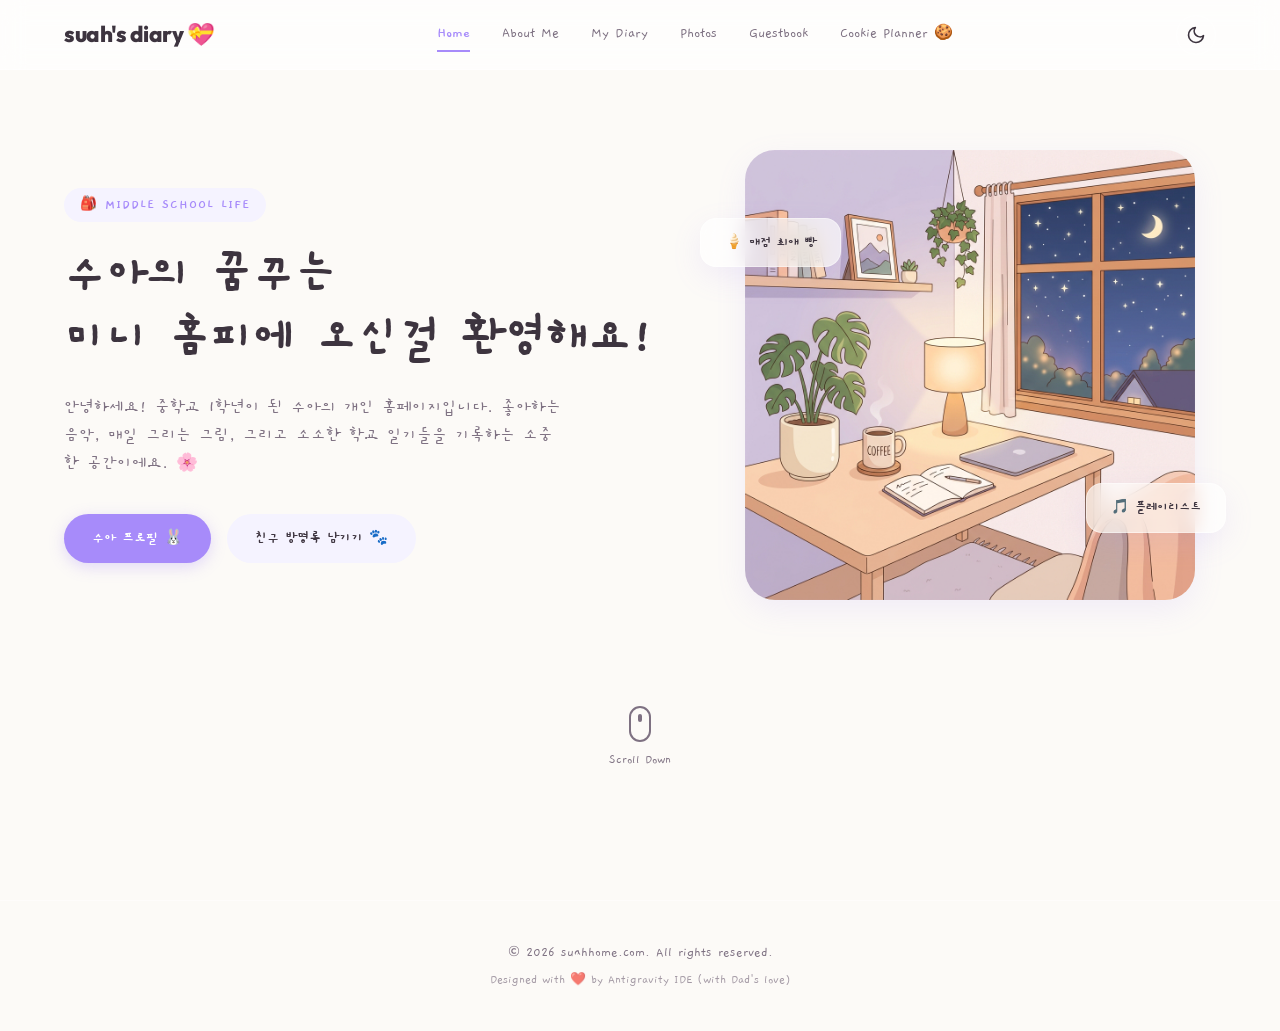
==== commit 9b8a2b72: "feat: add independent photo album, file upload support, and edit/delete actions" ====
--- a/index.html
+++ b/index.html
@@ -28,6 +28,7 @@
                 <a href="#home" class="nav-link">Home</a>
                 <a href="#about" class="nav-link">About Me</a>
                 <a href="#gallery" class="nav-link">My Diary</a>
+                <a href="#photos" class="nav-link">Photos</a>
                 <a href="#guestbook" class="nav-link">Guestbook</a>
                 <a href="cookie-planner.html" target="_blank" class="nav-link">Cookie Planner 🍪</a>
             </nav>
@@ -105,8 +106,83 @@
                             <span class="fav-icon">🎨</span>
                             <div>
                                 <strong>다이어리 꾸미기 (다꾸)</strong>
-                                <p>다양한 스티커와 마스킹 테이프�                <!-- 다이어리 카드 1 -->
-                <div class="gallery-item" data-detail="중학교에 입학하고 나서 처음으로 치른 시험이라 걱정이 정말 많았어요. 전날 밤새도록 수학이랑 영어를 외우느라 눈이 피곤했는데, 드디어 시험이 모두 끝나서 날아갈 것 같았어요! 민지랑 유진이랑 시험이 끝나자마자 벼르고 벼르던 학교 앞 떡볶이집으로 뛰어가서 마라 떡볶이랑 튀김을 배 터지게 먹었답니다. 그리고 코인 노래방에 가서 최신 댄스 곡부터 잔잔한 팝송까지 거의 목이 쉴 때까지 불렀어요. 오늘 하루는 성적 생각하지 않고 온전히 재미있게 놀았어요. 중학교 생활 중 가장 스트레스가 다 날아간 최고의 하루였습니다!">
+                                <p>다양한 스티커와 마스킹 테이프, 그리고 귀여운 캐릭터 소품들로 하루 일상을 아기자기하게 꾸미는 다꾸(다이어리 꾸미기) 시간을 무척 아끼고 좋아해요!</p>
+                            </div>
+                        </li>
+                        <li>
+                            <span class="fav-icon">🎸</span>
+                            <div>
+                                <strong>기타 연주</strong>
+                                <p>기타 코드를 짚으며 좋아하는 음악들을 뚱땅뚱땅 자유롭게 부르고 연주할 때 스트레스가 사르르 풀려요.</p>
+                            </div>
+                        </li>
+                    </ul>
+                </div>
+            </div>
+        </section>
+
+        <!-- 3. 다이어리 화면 (Gallery/Diary Section) -->
+        <section id="gallery" class="gallery-section">
+            <div class="section-title">
+                <h2>My Diary <button id="toggle-diary-form" class="btn btn-diary-toggle">✏️ 새 일기 쓰기</button></h2>
+                <div class="title-bar"></div>
+                <p>수아의 소소한 중학교 생활과 생각들을 나누는 공간이에요. 🎨</p>
+            </div>
+
+            <!-- 새 일기 작성 폼 (처음에는 숨겨져 있다가 버튼 누르면 슬라이드로 등장) -->
+            <div id="diary-form-container" class="diary-form-container" style="display: none;">
+                <form id="diary-form">
+                    <div class="form-grid">
+                        <div class="form-group">
+                            <label for="diary-date">날짜</label>
+                            <input type="text" id="diary-date" placeholder="예: 2026. 07. 02" required>
+                        </div>
+                        <div class="form-group">
+                            <label for="diary-title">제목</label>
+                            <input type="text" id="diary-title" placeholder="일기 제목을 적어주세요" required>
+                        </div>
+                    </div>
+                    <div class="form-grid">
+                        <div class="form-group">
+                            <label for="diary-summary">간단한 요약글 (다이어리 카드에 표시될 내용)</label>
+                            <input type="text" id="diary-summary" placeholder="예: 친구와 떡볶이 먹고 노래방 간 신나는 날!" required>
+                        </div>
+                        <div class="form-group">
+                            <label for="diary-media-type">꾸미기 종류</label>
+                            <select id="diary-media-type">
+                                <option value="image">사진 올리기</option>
+                                <option value="emoji">귀여운 이모지 카드 만들기</option>
+                            </select>
+                        </div>
+                    </div>
+                    <div class="form-grid" id="media-input-group">
+                        <div class="form-group" id="image-url-group">
+                            <label for="diary-image-file">사진 선택 (스마트폰/PC 사진)</label>
+                            <input type="file" id="diary-image-file" accept="image/*">
+                        </div>
+                        <div class="form-group" id="emoji-group" style="display: none;">
+                            <label for="diary-emoji">대표 이모지</label>
+                            <input type="text" id="diary-emoji" placeholder="예: 😸" value="😸">
+                        </div>
+                    </div>
+                    <div class="form-group">
+                        <label for="diary-detail">상세한 일기 내용 (클릭하면 모달로 볼 수 있는 긴 글)</label>
+                        <textarea id="diary-detail" rows="5" placeholder="오늘 있었던 일이나 생각들을 마음껏 적어보세요..." required></textarea>
+                    </div>
+                    <div class="form-actions">
+                        <button type="submit" class="btn btn-primary">등록하기 💖</button>
+                    </div>
+                </form>
+            </div>
+
+            <div class="gallery-grid">
+                <!-- 새 일기 작성용 단축 카드 -->
+                <div class="gallery-item add-card" id="add-diary-card">
+                    <div class="add-card-icon">➕</div>
+                    <p>새 일기 작성하기</p>
+                </div>
+                <!-- 다이어리 카드 1 -->
+                <div class="gallery-item" data-id="default-1" data-detail="중학교에 입학하고 나서 처음으로 치른 시험이라 걱정이 정말 많았어요. 전날 밤새도록 수학이랑 영어를 외우느라 눈이 피곤했는데, 드디어 시험이 모두 끝나서 날아갈 것 같았어요! 민지랑 유진이랑 시험이 끝나자마자 벼르고 벼르던 학교 앞 떡볶이집으로 뛰어가서 마라 떡볶이랑 튀김을 배 터지게 먹었답니다. 그리고 코인 노래방에 가서 최신 댄스 곡부터 잔잔한 팝송까지 거의 목이 쉴 때까지 불렀어요. 오늘 하루는 성적 생각하지 않고 온전히 재미있게 놀았어요. 중학교 생활 중 가장 스트레스가 다 날아간 최고의 하루였습니다!">
                     <div class="gallery-emoji-placeholder" style="background: linear-gradient(135deg, #ff9a9e 0%, #fecfef 100%);">
                         <span>🎒</span>
                     </div>
@@ -118,7 +194,7 @@
                 </div>
 
                 <!-- 다이어리 카드 2 -->
-                <div class="gallery-item" data-detail="요즘 SNS에서 핫하다는 동네 감성 소품샵에 다녀왔어요! 예쁜 문구류와 아기자기한 리빙 소품이 가득해서 들어가자마자 눈이 휘둥그레졌답니다. 한참을 고민하다가 내 일기장을 꾸밀 다꾸용품들을 몇 개 샀어요. 특히 제가 정말 좋아하는 귀여운 뚱보 고양이 캐릭터가 그려진 다색 스티커 세트와 반짝이는 펄이 들어간 마스킹 테이프, 그리고 이번 여름 테마의 투명 다이어리 커버를 샀어요. 집에 오자마자 침대 밑에 판을 깔고 산 것들을 하나하나 붙이면서 다이어리를 정리했는데, 제 취향으로 꽉 채워진 다이어리를 보니까 소소하지만 너무 행복하고 뿌듯했어요. 열심히 일기를 써야겠다고 다시 한번 다짐한 날이었어요!">
+                <div class="gallery-item" data-id="default-2" data-detail="요즘 SNS에서 핫하다는 동네 감성 소품샵에 다녀왔어요! 예쁜 문구류와 아기자기한 리빙 소품이 가득해서 들어가자마자 눈이 휘둥그레졌답니다. 한참을 고민하다가 내 일기장을 꾸밀 다꾸용품들을 몇 개 샀어요. 특히 제가 정말 좋아하는 귀여운 뚱보 고양이 캐릭터가 그려진 다색 스티커 세트와 반짝이는 펄이 들어간 마스킹 테이프, 그리고 이번 여름 테마의 투명 다이어리 커버를 샀어요. 집에 오자마자 침대 밑에 판을 깔고 산 것들을 하나하나 붙이면서 다이어리를 정리했는데, 제 취향으로 꽉 채워진 다이어리를 보니까 소소하지만 너무 행복하고 뿌듯했어요. 열심히 일기를 써야겠다고 다시 한번 다짐한 날이었어요!">
                     <div class="gallery-emoji-placeholder" style="background: linear-gradient(135deg, #a1c4fd 0%, #c2e9fb 100%);">
                         <span>🛍️</span>
                     </div>
@@ -130,7 +206,7 @@
                 </div>
 
                 <!-- 다이어리 카드 3 -->
-                <div class="gallery-item" data-detail="중학교 입학식 날부터 선배들이 추천해주었던 인기 동아리인 '도서감상반'에 드디어 가입해서 첫 활동을 시작했어요! 도서실로 가니 조용하고 차분한 클래식 음악이 흐르고 있었고, 책 냄새가 마음을 되게 편안하게 해 주었어요. 첫 시간에는 선생님께서 앞으로 한 학기 동안 읽고 감상할 책들을 소개해 주셨는데, 제가 읽고 싶었던 판타지 소설도 목록에 있어서 벌써부터 기대가 많이 돼요. 일주일에 한 번씩 이곳에 모여서 서로 책을 읽은 느낌을 이야기하고, 좋아하는 한 줄을 공유하는 시간을 가질 거래요. 평소에 집에서 혼자 책을 읽는 것도 좋아하지만, 친구들과 책으로 수다를 떨 수 있다는 게 너무 신기하고 설레는 첫 동아리 시간이었습니다.">
+                <div class="gallery-item" data-id="default-3" data-detail="중학교 입학식 날부터 선배들이 추천해주었던 인기 동아리인 '도서감상반'에 드디어 가입해서 첫 활동을 시작했어요! 도서실로 가니 조용하고 차분한 클래식 음악이 흐르고 있었고, 책 냄새가 마음을 되게 편안하게 해 주었어요. 첫 시간에는 선생님께서 앞으로 한 학기 동안 읽고 감상할 책들을 소개해 주셨는데, 제가 읽고 싶었던 판타지 소설도 목록에 있어서 벌써부터 기대가 많이 돼요. 일주일에 한 번씩 이곳에 모여서 서로 책을 읽은 느낌을 이야기하고, 좋아하는 한 줄을 공유하는 시간을 가질 거래요. 평소에 집에서 혼자 책을 읽는 것도 좋아하지만, 친구들과 책으로 수다를 떨 수 있다는 게 너무 신기하고 설레는 첫 동아리 시간이었습니다.">
                     <div class="gallery-emoji-placeholder" style="background: linear-gradient(135deg, #f5f7fa 0%, #c3cfe2 100%);">
                         <span>🌱</span>
                     </div>
@@ -142,7 +218,7 @@
                 </div>
 
                 <!-- 다이어리 카드 4 (수아 공원 독서 사진 1) -->
-                <div class="gallery-item" data-detail="일요일 아침에 창문을 열어보니 햇살이 너무 따스하고 바람이 싱그러워서 집에만 있기에는 너무 아까운 날씨였어요! 그래서 제가 아끼는 판타지 소설책 한 권과 이어폰을 챙겨서 집 앞 호수공원으로 산책을 나갔답니다. 호수가 내려다보이는 커다란 나무 그늘 아래 고풍스러운 통나무 벤치에 자리를 잡고 앉아 책을 펴 들었어요. 잔잔한 호수 위에 햇살이 물비늘처럼 반짝이고, 어디선가 맑은 새소리가 들려오는데 마치 소설 속 숲속 마을에 들어와 있는 듯한 기분이었어요. 시원한 바람이 뺨을 스칠 때마다 책장이 스르륵 넘어가서 평소보다 훨씬 몰입해서 한 권을 다 읽었어요. 가끔은 이렇게 야외에서 책을 읽으며 힐링하는 것도 참 좋은 것 같아요.">
+                <div class="gallery-item" data-id="default-4" data-detail="일요일 아침에 창문을 열어보니 햇살이 너무 따스하고 바람이 싱그러워서 집에만 있기에는 너무 아까운 날씨였어요! 그래서 제가 아끼는 판타지 소설책 한 권과 이어폰을 챙겨서 집 앞 호수공원으로 산책을 나갔답니다. 호수가 내려다보이는 커다란 나무 그늘 아래 고풍스러운 통나무 벤치에 자리를 잡고 앉아 책을 펴 들었어요. 잔잔한 호수 위에 햇살이 물비늘처럼 반짝이고, 어디선가 맑은 새소리가 들려오는데 마치 소설 속 숲속 마을에 들어와 있는 듯한 기분이었어요. 시원한 바람이 뺨을 스칠 때마다 책장이 스르륵 넘어가서 평소보다 훨씬 몰입해서 한 권을 다 읽었어요. 가끔은 이렇게 야외에서 책을 읽으며 힐링하는 것도 참 좋은 것 같아요.">
                     <div class="gallery-image-wrapper">
                         <img src="images/read_in_park.jpg" alt="공원에서 책 읽는 수아" class="gallery-img">
                     </div>
@@ -154,7 +230,7 @@
                 </div>
 
                 <!-- 다이어리 카드 5 (뉴욕 타임스퀘어 사진 1) -->
-                <div class="gallery-item" data-detail="미국 뉴욕 여행 중에 가장 기대했던 타임스퀘어에 방문했던 날입니다! 신기하게도 우리가 도착하자마자 보슬보슬 비가 내리기 시작했어요. 날씨가 흐려서 아쉬울 뻔했는데, 비가 내리니까 도로 위에 타임스퀘어의 거대한 전광판 불빛들이 반사되어 마치 영화 속 한 장면처럼 훨씬 화려하고 낭만적인 풍경이 펼쳐졌어요! 길거리에는 뉴욕의 상징인 노란색 택시(옐로우 캡)들이 쉴 새 없이 지나다녔고, 수많은 사람들이 우산을 쓰고 바쁘게 걸어가는데 그 활기찬 분위기가 정말 온몸으로 느껴졌어요. 빗소리를 들으며 타임스퀘어 전광판 한복판에서 노란 우산을 쓰고 사진을 남겼는데, 뉴욕에서 만든 가장 기억에 남는 추억 중 하나가 될 것 같아요.">
+                <div class="gallery-item" data-id="default-5" data-detail="미국 뉴욕 여행 중에 가장 기대했던 타임스퀘어에 방문했던 날입니다! 신기하게도 우리가 도착하자마자 보슬보슬 비가 내리기 시작했어요. 날씨가 흐려서 아쉬울 뻔했는데, 비가 내리니까 도로 위에 타임스퀘어의 거대한 전광판 불빛들이 반사되어 마치 영화 속 한 장면처럼 훨씬 화려하고 낭만적인 풍경이 펼쳐졌어요! 길거리에는 뉴욕의 상징인 노란색 택시(옐로우 캡)들이 쉴 새 없이 지나다녔고, 수많은 사람들이 우산을 쓰고 바쁘게 걸어가는데 그 활기찬 분위기가 정말 온몸으로 느껴졌어요. 빗소리를 들으며 타임스퀘어 전광판 한복판에서 노란 우산을 쓰고 사진을 남겼는데, 뉴욕에서 만든 가장 기억에 남는 추억 중 하나가 될 것 같아요.">
                     <div class="gallery-image-wrapper">
                         <img src="images/newyork_1.jpg" alt="뉴욕 타임스퀘어의 수아" class="gallery-img">
                     </div>
@@ -166,7 +242,7 @@
                 </div>
 
                 <!-- 다이어리 카드 6 (체스 대회 사진 1) -->
-                <div class="gallery-item" data-detail="몇 달 동안 방과 후에 열심히 연습하며 준비해왔던 청소년 체스 대회가 열린 날입니다! 대회장에 들어서니 수많은 참가자들과 바둑판 모양의 체스 보드들이 가득 차 있어서 가슴이 두근두근 터질 것처럼 긴장되었어요. 상대방과의 대국이 시작되고 첫 수를 두는 순간부터는 오직 8x8 보드판 위만 바라보며 극도의 집중 상태에 돌입했어요. 상대의 오프닝에 맞춰 폰과 나이트를 움직이고, 혹시나 퀸을 잃지 않을까 몇 수 앞을 계속 머릿속으로 그리느라 관자놀이가 지끈거릴 정도였답니다. 결국 마지막 엔드게임에서 룩과 킹의 위치를 잘 활용해 외통수(체크메이트)로 승리했을 때의 쾌감은 정말 말로 다 표현할 수 없을 만큼 짜릿했어요! 한 판 한 판 최선을 다했던 보람찬 하루였습니다.">
+                <div class="gallery-item" data-id="default-6" data-detail="몇 달 동안 방과 후에 열심히 연습하며 준비해왔던 청소년 체스 대회가 열린 날입니다! 대회장에 들어서니 수많은 참가자들과 바둑판 모양의 체스 보드들이 가득 차 있어서 가슴이 두근두근 터질 것처럼 긴장되었어요. 상대방과의 대국이 시작되고 첫 수를 두는 순간부터는 오직 8x8 보드판 위만 바라보며 극도의 집중 상태에 돌입했어요. 상대의 오프닝에 맞춰 폰과 나이트를 움직이고, 혹시나 퀸을 잃지 않을까 몇 수 앞을 계속 머릿속으로 그리느라 관자놀이가 지끈거릴 정도였답니다. 결국 마지막 엔드게임에서 룩과 킹의 위치를 잘 활용해 외통수(체크메이트)로 승리했을 때의 쾌감은 정말 말로 다 표현할 수 없을 만큼 짜릿했어요! 한 판 한 판 최선을 다했던 보람찬 하루였습니다.">
                     <div class="gallery-image-wrapper">
                         <img src="images/chess_3.jpg" alt="체스 대회에 참가한 수아" class="gallery-img">
                     </div>
@@ -178,7 +254,7 @@
                 </div>
 
                 <!-- 다이어리 카드 7 (해리포터 연극 사진 1) -->
-                <div class="gallery-item" data-detail="책으로만 보던 해리포터를 뉴욕 브로드웨이 극장에서 연극 '해리포터와 저주받은 아이'로 직접 관람하고 왔어요! 극장 로비에 들어설 때부터 호그와트 마법학교의 한 구석에 들어온 것처럼 신비롭게 장식되어 있어서 심장이 쿵쾅거렸어요. 무대 연출이 진짜 대단했던 게, 배우들이 지팡이를 흔들 때마다 불꽃이 튀고 물건들이 실제로 하늘로 둥둥 떠다니는 등 영화 속 마법 효과를 실시간 라이브 연극으로 완벽하게 재현해냈어요! 어떻게 저런 특수효과를 눈앞에서 구현하는지 신기해서 연신 감탄사를 내뱉으며 무대에서 눈을 떼지 못했어요. 연극 팜플렛을 소중하게 안고 무대 조명을 배경으로 찍은 기념사진을 볼 때마다 그날의 마법 같았던 감동이 다시 살아나는 것 같아요.">
+                <div class="gallery-item" data-id="default-7" data-detail="책으로만 보던 해리포터를 뉴욕 브로드웨이 극장에서 연극 '해리포터와 저주받은 아이'로 직접 관람하고 왔어요! 극장 로비에 들어설 때부터 호그와트 마법학교의 한 구석에 들어온 것처럼 신비롭게 장식되어 있어서 심장이 쿵쾅거렸어요. 무대 연출이 진짜 대단했던 게, 배우들이 지팡이를 흔들 때마다 불꽃이 튀고 물건들이 실제로 하늘로 둥둥 떠다니는 등 영화 속 마법 효과를 실시간 라이브 연극으로 완벽하게 재현해냈어요! 어떻게 저런 특수효과를 눈앞에서 구현하는지 신기해서 연신 감탄사를 내뱉으며 무대에서 눈을 떼지 못했어요. 연극 팜플렛을 소중하게 안고 무대 조명을 배경으로 찍은 기념사진을 볼 때마다 그날의 마법 같았던 감동이 다시 살아나는 것 같아요.">
                     <div class="gallery-image-wrapper">
                         <img src="images/harrypotter_1.jpg" alt="해리포터 연극을 관람한 수아" class="gallery-img">
                     </div>
@@ -190,7 +266,7 @@
                 </div>
 
                 <!-- 다이어리 카드 8 (세인트 패트릭 대성당 사진 1) -->
-                <div class="gallery-item" data-detail="뉴욕의 높은 빌딩 숲 한가운데 웅장하고 아름답게 솟아있는 고딕 양식의 성당, 세인트 패트릭 대성당을 보러 갔어요! 주변의 현대적인 유리기둥 빌딩들과 대비되어 하얀 대리석 성당의 정교하고 뾰족뾰족한 첨탑이 훨씬 이국적이고 신비롭게 보였답니다. 성당 안으로 들어가니 커다란 스테인드글라스 창문을 통해 오색 빛깔의 햇살이 성당 바닥을 은은하게 비추고 있었고, 파이프 오르간 소리가 낮게 울려 퍼지는데 마음이 절로 차분하고 경건해졌어요. 에코백에 책 한 권을 담아 성당 앞 거리를 산책하며 걸어가는 순간, 뉴욕이 아닌 19세기 유럽의 어느 거리를 걷는 듯한 마법 같은 웅장함에 깊은 감명을 받은 날이었어요.">
+                <div class="gallery-item" data-id="default-8" data-detail="뉴욕의 높은 빌딩 숲 한가운데 웅장하고 아름답게 솟아있는 고딕 양식의 성당, 세인트 패트릭 대성당을 보러 갔어요! 주변의 현대적인 유리기둥 빌딩들과 대비되어 하얀 대리석 성당의 정교하고 뾰족뾰족한 첨탑이 훨씬 이국적이고 신비롭게 보였답니다. 성당 안으로 들어가니 커다란 스테인드글라스 창문을 통해 오색 빛깔의 햇살이 성당 바닥을 은은하게 비추고 있었고, 파이프 오르간 소리가 낮게 울려 퍼지는데 마음이 절로 차분하고 경건해졌어요. 에코백에 책 한 권을 담아 성당 앞 거리를 산책하며 걸어가는 순간, 뉴욕이 아닌 19세기 유럽의 어느 거리를 걷는 듯한 마법 같은 웅장함에 깊은 감명을 받은 날이었어요.">
                     <div class="gallery-image-wrapper">
                         <img src="images/stpatrick_1.jpg" alt="세인트 패트릭 대성당 앞의 수아" class="gallery-img">
                     </div>
@@ -202,7 +278,7 @@
                 </div>
 
                 <!-- 다이어리 카드 9 (체스 대회 사진 2) -->
-                <div class="gallery-item" data-detail="체스 대회 본선 두 번째 라운드 대국 중, 가장 중요한 승부처의 모습을 담은 사진이에요. 상대 선수가 예상치 못한 폰 전진으로 제 킹의 진로를 압박해와서, 턱을 괴고 심각하게 판을 분석하고 있었답니다. 당장 방어에 급급하기보다 나이트와 비숍을 희생해서라도 카운터어택을 날릴 수 있는 기발한 묘수가 없을까 치열하게 생각했어요. 시간이 3분밖에 안 남은 초읽기 상황이라 등 뒤로 땀이 흘렀지만, 결국 상대의 실수를 유도하는 멋진 나이트 포크(Fork) 전술을 찾아내어 극적으로 판을 뒤집을 수 있었어요! 생각을 멈추지 않고 끝까지 최선을 다한 끝에 얻어낸 소중한 1승이었습니다.">
+                <div class="gallery-item" data-id="default-9" data-detail="체스 대회 본선 두 번째 라운드 대국 중, 가장 중요한 승부처의 모습을 담은 사진이에요. 상대 선수가 예상치 못한 폰 전진으로 제 킹의 진로를 압박해와서, 턱을 괴고 심각하게 판을 분석하고 있었답니다. 당장 방어에 급급하기보다 나이트와 비숍을 희생해서라도 카운터어택을 날릴 수 있는 기발한 묘수가 없을까 치열하게 생각했어요. 시간이 3분밖에 안 남은 초읽기 상황이라 등 뒤로 땀이 흘렀지만, 결국 상대의 실수를 유도하는 멋진 나이트 포크(Fork) 전술을 찾아내어 극적으로 판을 뒤집을 수 있었어요! 생각을 멈추지 않고 끝까지 최선을 다한 끝에 얻어낸 소중한 1승이었습니다.">
                     <div class="gallery-image-wrapper">
                         <img src="images/chess_2.jpg" alt="체스 보드를 보며 생각에 빠진 수아" class="gallery-img">
                     </div>
@@ -214,7 +290,7 @@
                 </div>
 
                 <!-- 다이어리 카드 10 (세인트 패트릭 대성당 사진 2) -->
-                <div class="gallery-item" data-detail="세인트 패트릭 대성당 주변을 한참 둘러보고 나와서, 하늘 높이 솟은 높은 탑과 아치형 문이 잘 보이도록 성당을 배경으로 전신 샷을 남겼어요. 뉴욕의 바쁜 도시 소음 속에서도 이 대성당 근처만큼은 왠지 시간도 천천히 흐르는 듯한 평화로운 분위기가 느껴져서 참 좋았답니다. 스누피가 그려진 편안한 에코백을 메고, 좋아하는 소설책을 손에 쥔 채 성당 앞을 유유히 산책했는데, 이 한 장의 사진 속에 뉴욕 여행의 설렘과 여유로움이 모두 담긴 것 같아 제가 가장 아끼는 사진 중 하나가 되었어요.">
+                <div class="gallery-item" data-id="default-10" data-detail="세인트 패트릭 대성당 주변을 한참 둘러보고 나와서, 하늘 높이 솟은 높은 탑과 아치형 문이 잘 보이도록 성당을 배경으로 전신 샷을 남겼어요. 뉴욕의 바쁜 도시 소음 속에서도 이 대성당 근처만큼은 왠지 시간도 천천히 흐르는 듯한 평화로운 분위기가 느껴져서 참 좋았답니다. 스누피가 그려진 편안한 에코백을 메고, 좋아하는 소설책을 손에 쥔 채 성당 앞을 유유히 산책했는데, 이 한 장의 사진 속에 뉴욕 여행의 설렘과 여유로움이 모두 담긴 것 같아 제가 가장 아끼는 사진 중 하나가 되었어요.">
                     <div class="gallery-image-wrapper">
                         <img src="images/stpatrick_2.jpg" alt="성당 앞 뉴욕 스트리트의 수아" class="gallery-img">
                     </div>
@@ -226,7 +302,7 @@
                 </div>
 
                 <!-- 다이어리 카드 11 (해리포터 연극 사진 2) -->
-                <div class="gallery-item" data-detail="해리포터 극장에 조금 일찍 입장해서 제 자리를 찾아 앉은 뒤 찍은 사진이에요! 극장 내부 벽면 전체가 어두운 돌벽과 톱니바퀴 모양의 커다란 시계들로 인테리어 되어 있어서 꼭 호그와트의 '마법의 역사' 교실이나 연회장에 직접 앉아있는 기분이 들었답니다. 공연 시작을 알리는 안내 방송이 나오기 직전, 무대에서 비쳐오는 파란색 신비로운 조명을 등지고 기대감 가득 찬 표정으로 신나게 V자를 그리며 카메라를 바라보았어요. 제 양옆으로 가득 찬 전 세계 해리포터 팬들의 설렘 가득한 분위기와 열기마저 저를 들뜨게 만들었던 최고의 순간이었습니다.">
+                <div class="gallery-item" data-id="default-11" data-detail="해리포터 극장에 조금 일찍 입장해서 제 자리를 찾아 앉은 뒤 찍은 사진이에요! 극장 내부 벽면 전체가 어두운 돌벽과 톱니바퀴 모양의 커다란 시계들로 인테리어 되어 있어서 꼭 호그와트의 '마법의 역사' 교실이나 연회장에 직접 앉아있는 기분이 들었답니다. 공연 시작을 알리는 안내 방송이 나오기 직전, 무대에서 비쳐오는 파란색 신비로운 조명을 등지고 기대감 가득 찬 표정으로 신나게 V자를 그리며 카메라를 바라보았어요. 제 양옆으로 가득 찬 전 세계 해리포터 팬들의 설렘 가득한 분위기와 열기마저 저를 들뜨게 만들었던 최고의 순간이었습니다.">
                     <div class="gallery-image-wrapper">
                         <img src="images/harrypotter_2.jpg" alt="극장 안에서 웃고 있는 수아" class="gallery-img">
                     </div>
@@ -238,7 +314,7 @@
                 </div>
 
                 <!-- 다이어리 카드 12 (수아 공원 독서 사진 2) -->
-                <div class="gallery-item" data-detail="호수공원의 벤치에 편안하게 걸터앉아 잔잔하게 찰랑이는 물결을 바라보며 잠시 휴식을 취하는 제 모습이에요. 머리 위에 흐드러진 초록색 나뭇잎 사이로 반짝이는 햇살이 조각조각 떨어지고, 호수 위에는 멀리 도심의 빌딩 숲이 아른아른하게 반사되는 풍경이 무척 평화롭고 고요했답니다. 책장을 덮고 눈을 감은 채 불어오는 솔바람을 온몸으로 맞이했는데, 매일 바쁜 학교 일과에서 벗어나 주말에 누리는 이런 짧고 소중한 자연 속 힐링이야말로 다음 한 주를 기운차게 보낼 수 있는 에너지를 꽉 채워주는 힘이 되는 것 같아요.">
+                <div class="gallery-item" data-id="default-12" data-detail="호수공원의 벤치에 편안하게 걸터앉아 잔잔하게 찰랑이는 물결을 바라보며 잠시 휴식을 취하는 제 모습이에요. 머리 위에 흐드러진 초록색 나뭇잎 사이로 반짝이는 햇살이 조각조각 떨어지고, 호수 위에는 멀리 도심의 빌딩 숲이 아른아른하게 반사되는 풍경이 무척 평화롭고 고요했답니다. 책장을 덮고 눈을 감은 채 불어오는 솔바람을 온몸으로 맞이했는데, 매일 바쁜 학교 일과에서 벗어나 주말에 누리는 이런 짧고 소중한 자연 속 힐링이야말로 다음 한 주를 기운차게 보낼 수 있는 에너지를 꽉 채워주는 힘이 되는 것 같아요.">
                     <div class="gallery-image-wrapper">
                         <img src="images/read_in_park2.jpg" alt="호수공원 벤치에 앉은 수아" class="gallery-img">
                     </div>
@@ -267,40 +343,49 @@
                         <h3 id="modal-title"></h3>
                         <div class="modal-divider"></div>
                         <p id="modal-desc"></p>
-                    </div>
-                </div>
-            </div>
-        </div>c="images/chess_3.jpg" alt="체스 대회에 참가한 수아" class="gallery-img">
-                    </div>
-                    <div class="gallery-info">
-                        <span class="date">2026. 05. 24</span>
-                        <h4>체스 대회, 초집중 모드! 🏆</h4>
-                        <p>두근두근 긴장되는 체스 대회 날! 한 수 한 수 신중하게 생각하느라 머리가 아팠지만 집중하는 재미가 정말 쏠쏠했답니다.</p>
-                    </div>
-                </div>
-
-                <!-- 다이어리 카드 7 (해리포터 연극 사진) -->
-                <div class="gallery-item">
-                    <div class="gallery-image-wrapper">
-                        <img src="images/harrypotter_1.jpg" alt="해리포터 연극을 관람한 수아" class="gallery-img">
-                    </div>
-                    <div class="gallery-info">
-                        <span class="date">2026. 06. 12</span>
-                        <h4>브로드웨이 해리포터 연극 ⚡</h4>
-                        <p>뉴욕에서 해리포터 연극을 관람한 날! 무대 특수효과와 조명이 정말 마법처럼 신기해서 눈을 뗄 수 없었어요. 팜플렛을 꼭 쥐고 한 컷!</p>
-                    </div>
-                </div>
-
-                <!-- 다이어리 카드 8 (세인트 패트릭 대성당 사진) -->
-                <div class="gallery-item">
-                    <div class="gallery-image-wrapper">
-                        <img src="images/stpatrick_1.jpg" alt="세인트 패트릭 대성당 앞의 수아" class="gallery-img">
-                    </div>
-                    <div class="gallery-info">
-                        <span class="date">2026. 06. 11</span>
-                        <h4>뉴욕 세인트 패트릭 대성당 ⛪</h4>
-                        <p>뉴욕 한복판에 있는 웅장하고 아름다운 세인트 패트릭 대성당 앞에서! 높이 솟은 고딕 양식 건축물이 정말 멋져서 넋을 잃고 감상했어요.</p>
-                    </div>
+                        <!-- 일기 수정/삭제 버튼 그룹 -->
+                        <div style="text-align: right; margin-top: 15px; display: flex; justify-content: flex-end; gap: 8px;">
+                            <button id="modal-edit-diary" class="btn" style="background-color: #ffb347; color: white; padding: 6px 14px; border: none; border-radius: 20px; cursor: pointer; font-family: 'Gaegu', sans-serif; font-weight: 700; font-size: 0.9rem;">✏️ 일기 수정</button>
+                            <button id="modal-delete-diary" class="btn" style="background-color: #ff477e; color: white; padding: 6px 14px; border: none; border-radius: 20px; cursor: pointer; font-family: 'Gaegu', sans-serif; font-weight: 700; font-size: 0.9rem;">🗑️ 일기 삭제</button>
+                        </div>
+                    </div>
+                </div>
+            </div>
+        </div>
+
+        <!-- 3.5 사진첩 화면 (Photos Section) -->
+        <section id="photos" class="photos-section">
+            <div class="section-title">
+                <h2>Photo Album <button id="toggle-photo-form" class="btn btn-diary-toggle">➕ 사진 추가</button></h2>
+                <div class="title-bar"></div>
+                <p>소중한 순간들의 사진과 제목을 따로 모아두는 수아의 독립 사진첩이에요. 📷</p>
+            </div>
+            
+            <!-- 사진첩 전용 등록 폼 (스마트폰/PC 사진 선택 지원) -->
+            <div id="photo-form-container" class="diary-form-container" style="display: none; max-width: 500px;">
+                <form id="photo-form">
+                    <div class="form-group">
+                        <label for="photo-title">사진 제목</label>
+                        <input type="text" id="photo-title" placeholder="사진 제목을 입력해주세요" required>
+                    </div>
+                    <div class="form-group">
+                        <label for="photo-file">사진 파일 선택 (스마트폰/PC)</label>
+                        <input type="file" id="photo-file" accept="image/*" required>
+                    </div>
+                    <div class="form-actions">
+                        <button type="submit" class="btn btn-primary">사진첩에 등록하기 💖</button>
+                    </div>
+                </form>
+            </div>
+            
+            <div class="photos-container">
+                <div class="photos-grid" id="photos-grid">
+                    <!-- 새 사진 업로드용 단축 카드 -->
+                    <div class="photo-card add-card" id="add-photo-card">
+                        <div class="add-card-icon">➕</div>
+                        <p>새 사진 올리기</p>
+                    </div>
+                    <!-- 자바스크립트로 사진 카드들이 렌더링됩니다 -->
                 </div>
             </div>
         </section>
@@ -334,7 +419,7 @@
                     <h3>도착한 메시지 (<span id="message-count">2</span>)</h3>
                     <div id="guestbook-list" class="guestbook-list">
                         <!-- 기본 예시 메시지 1 -->
-                        <div class="guestbook-card">
+                        <div class="guestbook-card" data-id="default-gb-1">
                             <div class="card-header">
                                 <span class="guest-name">단짝민지 🍒</span>
                                 <span class="guest-date">2026. 06. 26 13:10</span>
@@ -342,7 +427,7 @@
                             <p class="guest-msg">헐 수아 홈페이지 완전 부러워! 엄청 이쁘다!!! 나 내일 학교 갈 때 다꾸 스티커 빌려줘 ㅋㅋㅋ</p>
                         </div>
                         <!-- 기본 예시 메시지 2 -->
-                        <div class="guestbook-card">
+                        <div class="guestbook-card" data-id="default-gb-2">
                             <div class="card-header">
                                 <span class="guest-name">유진언니 🐰</span>
                                 <span class="guest-date">2026. 06. 25 19:22</span>
@@ -365,5 +450,23 @@
 
     <!-- 자바스크립트 스크립트 연결 -->
     <script src="main.js"></script>
+<!-- 사진첩 전용 원본 사진 뷰어 모달 -->
+    <div id="photo-viewer-modal" class="modal">
+        <div class="modal-content" style="max-width: 800px; padding: 15px; border-radius: 16px;">
+            <span class="close-button" id="close-photo-viewer">&times;</span>
+            <div class="modal-body" style="flex-direction: column; align-items: center; gap: 12px;">
+                <div class="modal-image-container" style="width: 100%; height: auto; max-height: 75vh; overflow: hidden; background: #0b0b0b; border-radius: 12px; display: flex; justify-content: center; align-items: center;">
+                    <img id="viewer-img" src="" alt="원본 사진" style="max-width: 100%; max-height: 70vh; object-fit: contain;">
+                </div>
+                <h3 id="viewer-title" style="margin: 5px 0 0 0; font-family: 'Gaegu', cursive; font-size: 1.5rem; text-align: center; color: var(--text-color);"></h3>
+                <!-- 사진 수정/삭제 버튼 그룹 -->
+                <div style="display: flex; gap: 8px; margin-top: 5px;">
+                    <button id="viewer-edit-photo" class="btn" style="background-color: #ffb347; color: white; padding: 6px 14px; border: none; border-radius: 20px; cursor: pointer; font-family: 'Gaegu', sans-serif; font-weight: 700; font-size: 0.9rem;">✏️ 사진 수정</button>
+                    <button id="viewer-delete-photo" class="btn" style="background-color: #ff477e; color: white; padding: 6px 14px; border: none; border-radius: 20px; cursor: pointer; font-family: 'Gaegu', sans-serif; font-weight: 700; font-size: 0.9rem;">🗑️ 사진 삭제</button>
+                </div>
+            </div>
+        </div>
+    </div>
+
 </body>
 </html>
--- a/style.css
+++ b/style.css
@@ -1040,3 +1040,320 @@
         grid-template-columns: 1fr; /* 1단 구성 */
     }
 }
+
+/* ==========================================
+   5. 새 일기 작성 폼 및 사진첩 (Photos) 스타일
+   ========================================== */
+
+/* 일기 쓰기 토글 버튼 */
+.btn-diary-toggle {
+    font-size: 0.95rem;
+    padding: 6px 14px;
+    margin-left: 15px;
+    background-color: var(--primary-color, #ff6f91);
+    color: white;
+    border: none;
+    border-radius: 20px;
+    cursor: pointer;
+    font-family: 'Gaegu', cursive, sans-serif;
+    font-weight: 700;
+    transition: all 0.3s ease;
+    box-shadow: 0 4px 6px rgba(0,0,0,0.08);
+}
+
+.btn-diary-toggle:hover {
+    transform: translateY(-2px);
+    box-shadow: 0 6px 12px rgba(0,0,0,0.12);
+    background-color: #ff477e;
+}
+
+/* 새 일기 작성 폼 컨테이너 */
+.diary-form-container {
+    max-width: 700px;
+    margin: 20px auto 40px auto;
+    padding: 24px;
+    background: var(--card-bg, #ffffff);
+    border: 2px solid var(--border-color, #f0e6df);
+    border-radius: 16px;
+    box-shadow: 0 10px 25px rgba(0,0,0,0.05);
+    animation: slideDown 0.4s ease-out;
+}
+
+@keyframes slideDown {
+    from {
+        opacity: 0;
+        transform: translateY(-20px);
+    }
+    to {
+        opacity: 1;
+        transform: translateY(0);
+    }
+}
+
+.diary-form-container form {
+    display: flex;
+    flex-direction: column;
+    gap: 16px;
+}
+
+.diary-form-container .form-grid {
+    display: grid;
+    grid-template-columns: 1fr 1fr;
+    gap: 16px;
+}
+
+@media (max-width: 600px) {
+    .diary-form-container .form-grid {
+        grid-template-columns: 1fr;
+    }
+}
+
+.diary-form-container .form-group {
+    display: flex;
+    flex-direction: column;
+    gap: 6px;
+    text-align: left;
+}
+
+.diary-form-container label {
+    font-size: 0.9rem;
+    font-weight: 700;
+    color: var(--text-color, #4a4a4a);
+}
+
+.diary-form-container input,
+.diary-form-container select,
+.diary-form-container textarea {
+    padding: 10px 14px;
+    border: 1px solid var(--border-color, #e0e0e0);
+    border-radius: 8px;
+    font-size: 0.95rem;
+    font-family: inherit;
+    background-color: var(--input-bg, #fafafa);
+    color: var(--text-color, #333);
+    transition: border-color 0.3s ease;
+}
+
+.diary-form-container input:focus,
+.diary-form-container select:focus,
+.diary-form-container textarea:focus {
+    outline: none;
+    border-color: var(--primary-color, #ff6f91);
+    background-color: #fff;
+}
+
+.diary-form-container .form-actions {
+    display: flex;
+    justify-content: flex-end;
+}
+
+/* 다크모드 대응을 위한 변수 추가 */
+body.dark-mode .diary-form-container {
+    background: #2a2a2a;
+    border-color: #3e3e3e;
+    box-shadow: 0 10px 25px rgba(0,0,0,0.3);
+}
+
+body.dark-mode .diary-form-container input,
+body.dark-mode .diary-form-container select,
+body.dark-mode .diary-form-container textarea {
+    background-color: #1e1e1e;
+    border-color: #3e3e3e;
+    color: #e0e0e0;
+}
+
+body.dark-mode .diary-form-container input:focus,
+body.dark-mode .diary-form-container select:focus,
+body.dark-mode .diary-form-container textarea:focus {
+    border-color: var(--primary-color, #ff6f91);
+    background-color: #252525;
+}
+
+/* 3.5 사진첩 (Photos) 섹션 디자인 */
+.photos-section {
+    padding: 80px 0;
+    background-color: var(--bg-secondary, #faf6f0);
+    border-top: 1px solid var(--border-color, #f0e6df);
+    border-bottom: 1px solid var(--border-color, #f0e6df);
+    text-align: center;
+}
+
+body.dark-mode .photos-section {
+    background-color: #1e1e1e;
+    border-color: #2a2a2a;
+}
+
+.photos-container {
+    max-width: 1200px;
+    margin: 0 auto;
+    padding: 0 20px;
+}
+
+.photos-grid {
+    display: grid;
+    grid-template-columns: repeat(auto-fill, minmax(250px, 1fr));
+    gap: 20px;
+    margin-top: 40px;
+}
+
+/* 사진 카드 디자인 */
+.photo-card {
+    position: relative;
+    border-radius: 12px;
+    overflow: hidden;
+    aspect-ratio: 1 / 1;
+    cursor: pointer;
+    box-shadow: 0 4px 10px rgba(0,0,0,0.06);
+    transition: all 0.3s cubic-bezier(0.25, 0.8, 0.25, 1);
+}
+
+.photo-card img {
+    width: 100%;
+    height: 100%;
+    object-fit: cover;
+    transition: transform 0.5s ease;
+}
+
+/* 오버레이 (마우스를 올렸을 때 제목 노출) */
+.photo-overlay {
+    position: absolute;
+    top: 0;
+    left: 0;
+    width: 100%;
+    height: 100%;
+    background: linear-gradient(to top, rgba(0,0,0,0.7) 0%, rgba(0,0,0,0.1) 60%, rgba(0,0,0,0) 100%);
+    display: flex;
+    flex-direction: column;
+    justify-content: flex-end;
+    padding: 16px;
+    opacity: 0;
+    transition: opacity 0.3s ease;
+}
+
+.photo-overlay h4 {
+    color: #ffffff;
+    font-size: 1.05rem;
+    font-weight: 600;
+    margin: 0;
+    text-align: left;
+    transform: translateY(10px);
+    transition: transform 0.3s ease;
+}
+
+/* 사진첩 호버 효과 */
+.photo-card:hover {
+    transform: translateY(-5px);
+    box-shadow: 0 8px 20px rgba(0,0,0,0.15);
+}
+
+.photo-card:hover img {
+    transform: scale(1.08);
+}
+
+.photo-card:hover .photo-overlay {
+    opacity: 1;
+}
+
+.photo-card:hover .photo-overlay h4 {
+    transform: translateY(0);
+}
+
+/* ==========================================
+   6. Single Page Application (SPA) 탭 방식 전환 스타일
+   ========================================== */
+
+/* 탭 콘텐츠 기본 숨김 */
+section.hero-section,
+section.about-section,
+section.gallery-section,
+section.photos-section,
+section.guestbook-section {
+    display: none !important;
+}
+
+/* 활성화된 탭만 노출 */
+section.hero-section.active {
+    display: flex !important;
+}
+section.about-section.active,
+section.gallery-section.active,
+section.photos-section.active,
+section.guestbook-section.active {
+    display: block !important;
+}
+
+/* 네비게이션 활성화 탭 표시 스타일 */
+.nav-menu .nav-link.active {
+    color: var(--primary-color, #ff6f91) !important;
+    font-weight: 700;
+    border-bottom: 2px solid var(--primary-color, #ff6f91);
+    padding-bottom: 4px;
+}
+
+body.dark-mode .nav-menu .nav-link.active {
+    color: var(--primary-color, #ff6f91) !important;
+}
+
+/* ==========================================
+   7. 새 일기/사진 추가 버튼 및 카드 스타일
+   ========================================== */
+
+/* 다이어리 및 사진첩 추가 카드 공통 스타일 */
+.gallery-item.add-card,
+.photo-card.add-card {
+    display: flex;
+    flex-direction: column;
+    justify-content: center;
+    align-items: center;
+    border: 3px dashed var(--primary-color, #ff6f91) !important;
+    background: var(--card-bg, #ffffff);
+    border-radius: 12px;
+    padding: 30px;
+    cursor: pointer;
+    color: var(--primary-color, #ff6f91);
+    transition: all 0.3s ease;
+    min-height: 250px;
+    box-sizing: border-box;
+}
+
+.photo-card.add-card {
+    aspect-ratio: 1 / 1;
+    min-height: unset;
+    height: 100%;
+}
+
+.add-card-icon {
+    font-size: 2.5rem;
+    margin-bottom: 10px;
+    transition: transform 0.3s ease;
+}
+
+.gallery-item.add-card p,
+.photo-card.add-card p {
+    font-family: 'Gaegu', cursive, sans-serif;
+    font-size: 1.15rem;
+    font-weight: 700;
+    margin: 0;
+}
+
+.gallery-item.add-card:hover,
+.photo-card.add-card:hover {
+    background: rgba(255, 111, 145, 0.05);
+    transform: translateY(-5px);
+}
+
+.gallery-item.add-card:hover .add-card-icon,
+.photo-card.add-card:hover .add-card-icon {
+    transform: scale(1.2) rotate(90deg);
+}
+
+body.dark-mode .gallery-item.add-card,
+body.dark-mode .photo-card.add-card {
+    background: #2a2a2a;
+    border-color: #ff6f91;
+}
+
+body.dark-mode .gallery-item.add-card:hover,
+body.dark-mode .photo-card.add-card:hover {
+    background: rgba(255, 111, 145, 0.1);
+}
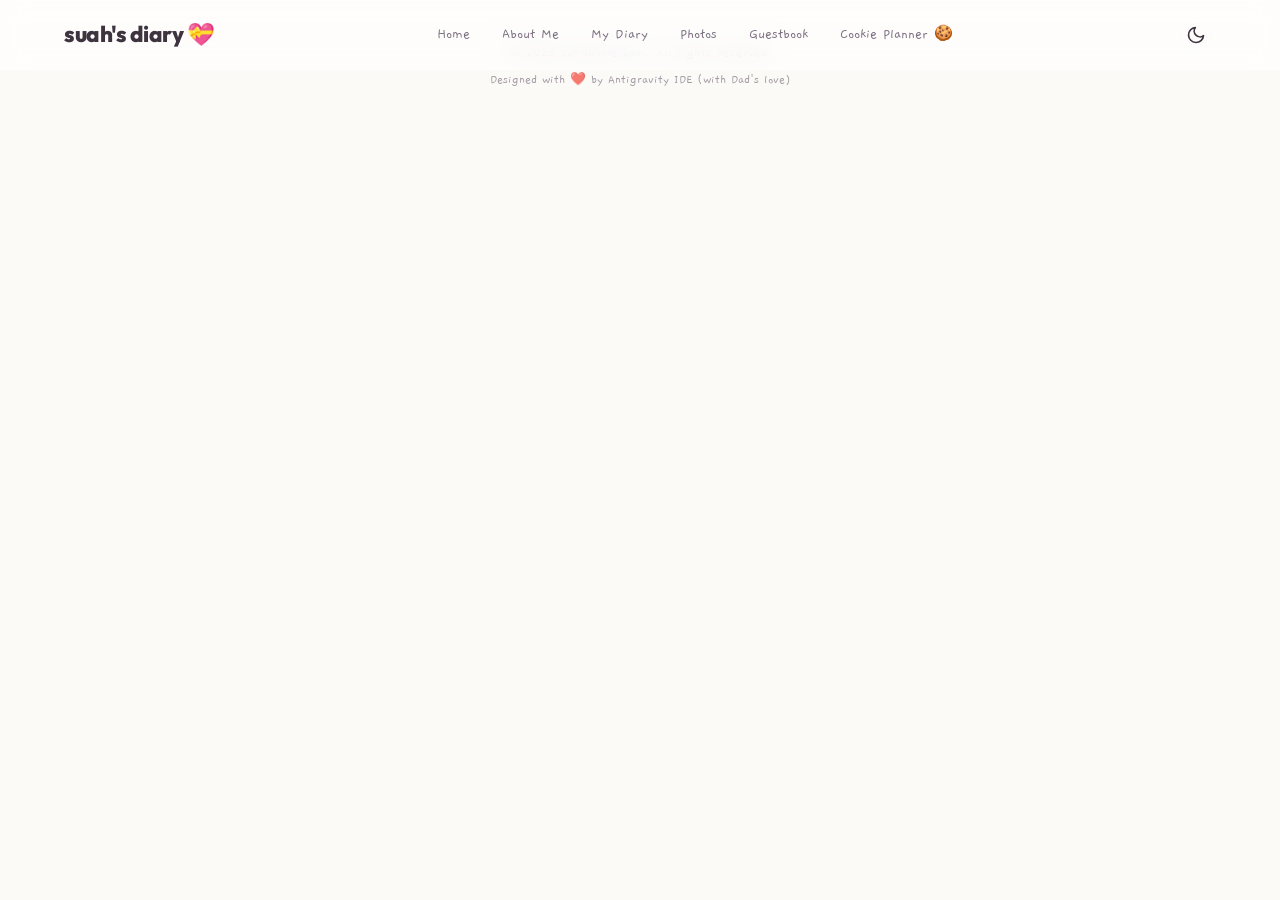
==== commit e9d5924f: "feat: remove large add-card blocks for cleaner UI" ====
--- a/index.html
+++ b/index.html
@@ -380,11 +380,6 @@
             
             <div class="photos-container">
                 <div class="photos-grid" id="photos-grid">
-                    <!-- 새 사진 업로드용 단축 카드 -->
-                    <div class="photo-card add-card" id="add-photo-card">
-                        <div class="add-card-icon">➕</div>
-                        <p>새 사진 올리기</p>
-                    </div>
                     <!-- 자바스크립트로 사진 카드들이 렌더링됩니다 -->
                 </div>
             </div>
@@ -449,6 +444,11 @@
     </footer>
 
     <!-- 자바스크립트 스크립트 연결 -->
+    <!-- Firebase SDK (v8 호환성 버전) -->
+    <script src="https://www.gstatic.com/firebasejs/8.10.1/firebase-app.js"></script>
+    <script src="https://www.gstatic.com/firebasejs/8.10.1/firebase-firestore.js"></script>
+    <script src="https://www.gstatic.com/firebasejs/8.10.1/firebase-storage.js"></script>
+
     <script src="main.js"></script>
 <!-- 사진첩 전용 원본 사진 뷰어 모달 -->
     <div id="photo-viewer-modal" class="modal">
--- a/style.css
+++ b/style.css
@@ -995,10 +995,6 @@
         padding: 0 16px;
     }
 
-    .nav-menu {
-        display: none; /* 모바일에서는 일단 메뉴를 심플하게 숨깁니다 */
-    }
-
     .hero-container {
         grid-template-columns: 1fr; /* 화면 1단으로 쌓기 */
         text-align: center;
@@ -1357,3 +1353,48 @@
 body.dark-mode .photo-card.add-card:hover {
     background: rgba(255, 111, 145, 0.1);
 }
+
+/* ==========================================
+   8. 모바일 반응형 미디어 쿼리 (탭 메뉴 완벽 노출)
+   ========================================== */
+@media (max-width: 768px) {
+    .navbar {
+        height: auto !important;
+        padding: 10px 0;
+    }
+    .nav-container {
+        flex-direction: column !important;
+        gap: 10px;
+        padding: 0 12px !important;
+    }
+    .nav-menu {
+        gap: 10px 14px !important;
+        flex-wrap: wrap !important;
+        justify-content: center !important;
+        width: 100%;
+    }
+    .nav-link {
+        font-size: 0.9rem !important;
+        padding: 6px 10px !important;
+        background-color: var(--accent-light);
+        border-radius: 15px;
+        display: inline-block;
+    }
+    .theme-btn {
+        position: absolute;
+        top: 10px;
+        right: 12px;
+    }
+    .logo {
+        font-size: 1.25rem !important;
+        margin-right: 40px; /* 테마 버튼과 겹침 방지 */
+    }
+    /* 영웅 섹션 및 본문 탑 패딩 보정 */
+    .hero-section {
+        padding-top: 130px !important;
+    }
+    /* 활성화된 탭 콘텐츠 패딩 보정 */
+    main {
+        padding-top: 50px;
+    }
+}
